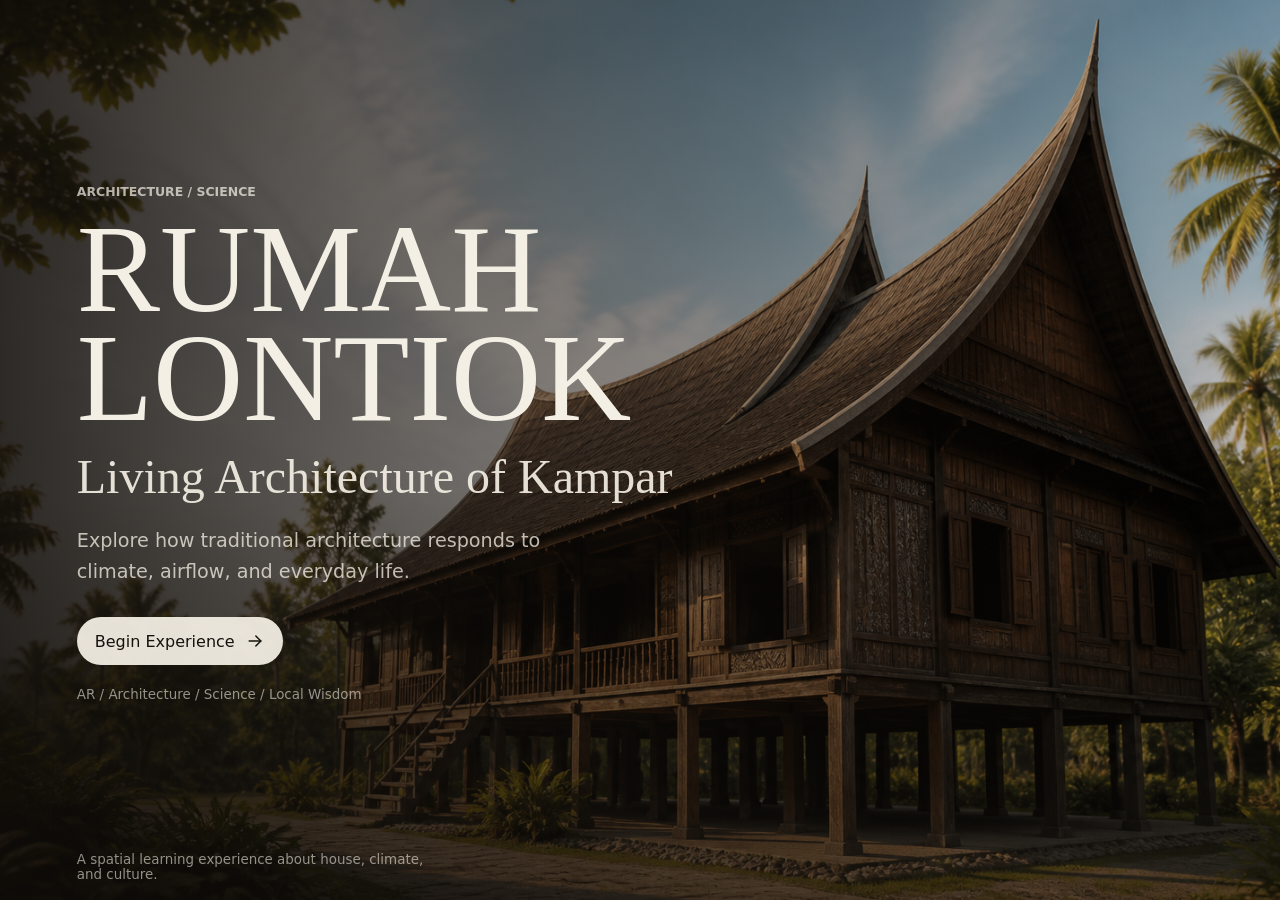
==== index.html @ 0aae6a0b "Initial commit Explore Lontiok" ====
<!doctype html>
<html lang="en">
  <head>
    <meta charset="UTF-8" />
    <meta name="viewport" content="width=device-width, initial-scale=1, viewport-fit=cover" />
    <meta
      name="description"
      content="Rumah Lontiok AR, a premium cultural learning prototype for architecture, airflow, and climate exploration."
    />
    <title>Rumah Lontiok AR</title>
    <link rel="preload" href="assets/rumah-lontiok-hero.png" as="image" />
    <link rel="stylesheet" href="src/styles.css" />
  </head>
  <body>
    <main id="app" class="app-shell">
      <video
        id="cameraFeed"
        class="camera-feed"
        autoplay
        muted
        playsinline
        aria-label="AR camera view"
      ></video>
      <div id="sceneMount" class="scene-mount" aria-label="Rumah Lontiok AR scene"></div>
      <div id="uiRoot" class="ui-root"></div>
    </main>
    <script type="module" src="src/main.js"></script>
  </body>
</html>
---- src/styles.css ----
:root {
  --ink: #15110d;
  --ink-soft: rgba(21, 17, 13, 0.72);
  --ivory: #f4efe4;
  --ivory-soft: rgba(244, 239, 228, 0.72);
  --wood: #b87943;
  --wood-dark: #5a3321;
  --leaf: #718463;
  --cyan: #79d8e2;
  --cool: #6daed0;
  --warm: #e29d57;
  --heat: #d7683c;
  --glass-dark: rgba(18, 15, 12, 0.48);
  --glass-strong: rgba(18, 15, 12, 0.68);
  --glass-light: rgba(255, 250, 240, 0.14);
  --line-light: rgba(255, 255, 255, 0.18);
  --line-warm: rgba(226, 157, 87, 0.36);
  --shadow: 0 24px 80px rgba(0, 0, 0, 0.32);
  --ease-out: cubic-bezier(0.22, 1, 0.36, 1);
  --ease-in-out: cubic-bezier(0.65, 0, 0.35, 1);
  --font-display: Georgia, "Times New Roman", serif;
  --font-body: Inter, ui-sans-serif, system-ui, -apple-system, BlinkMacSystemFont, "Segoe UI", sans-serif;
}

* {
  box-sizing: border-box;
  letter-spacing: 0;
}

html,
body {
  width: 100%;
  height: 100%;
  margin: 0;
  overflow: hidden;
  background: var(--ink);
  color: var(--ivory);
  font-family: var(--font-body);
}

button,
input {
  font: inherit;
}

button {
  min-width: 44px;
  min-height: 44px;
  border: 0;
  color: inherit;
  cursor: pointer;
  -webkit-tap-highlight-color: transparent;
}

button:focus-visible,
input:focus-visible {
  outline: 2px solid rgba(121, 216, 226, 0.85);
  outline-offset: 3px;
}

svg {
  width: 20px;
  height: 20px;
  fill: none;
  stroke: currentColor;
  stroke-width: 1.8;
  stroke-linecap: round;
  stroke-linejoin: round;
}

.app-shell,
.camera-feed,
.scene-mount,
.ui-root {
  position: fixed;
  inset: 0;
}

.app-shell {
  overflow: hidden;
  background: var(--ink);
}

.camera-feed {
  width: 100%;
  height: 100%;
  object-fit: cover;
  opacity: 0.86;
  transform: scale(1.01);
  background: #1b1814 url("../assets/rumah-lontiok-hero.png") center / cover no-repeat;
}

.camera-feed::after {
  content: "";
  position: absolute;
  inset: 0;
  background: rgba(0, 0, 0, 0.3);
}

.scene-mount {
  z-index: 1;
  pointer-events: none;
  opacity: 0;
  transform: scale(0.99);
  transition:
    opacity 700ms var(--ease-out),
    transform 900ms var(--ease-out);
}

.scene-mount.is-active {
  opacity: 1;
  transform: scale(1);
}

.scene-mount button {
  pointer-events: auto;
}

.ui-root {
  z-index: 2;
  pointer-events: none;
}

.ui-root button,
.ui-root input {
  pointer-events: auto;
}

.opening-screen {
  position: fixed;
  inset: 0;
  display: flex;
  align-items: center;
  padding: max(32px, env(safe-area-inset-top)) clamp(22px, 6vw, 88px)
    max(28px, env(safe-area-inset-bottom));
  overflow: hidden;
  isolation: isolate;
  background: #16120f;
}

.opening-screen::before {
  content: "";
  position: absolute;
  inset: 0;
  z-index: -2;
  background: url("../assets/rumah-lontiok-hero.png") center / cover no-repeat;
  transform: scale(1.02);
  animation: openingImage 1800ms var(--ease-out) both;
}

.opening-scrim {
  position: absolute;
  inset: 0;
  z-index: -1;
  background:
    linear-gradient(90deg, rgba(14, 11, 8, 0.86), rgba(14, 11, 8, 0.46) 44%, rgba(14, 11, 8, 0.06)),
    linear-gradient(0deg, rgba(14, 11, 8, 0.54), rgba(14, 11, 8, 0.08) 45%);
}

.opening-copy {
  width: min(620px, 100%);
  transform: translateY(-1vh);
}

.eyebrow,
.opening-copy .eyebrow {
  margin: 0 0 16px;
  color: rgba(244, 239, 228, 0.72);
  font-size: 0.78rem;
  font-weight: 600;
}

.opening-copy h1 {
  margin: 0;
  font-family: var(--font-display);
  font-size: clamp(3.4rem, 12vw, 7.8rem);
  line-height: 0.88;
  font-weight: 500;
}

.opening-copy h2 {
  margin: 18px 0 0;
  font-family: var(--font-display);
  font-size: clamp(1.45rem, 4vw, 3rem);
  line-height: 1.04;
  font-weight: 400;
  color: rgba(244, 239, 228, 0.92);
}

.opening-description {
  width: min(470px, 92vw);
  margin: 24px 0 0;
  color: rgba(244, 239, 228, 0.76);
  font-size: clamp(1rem, 2.6vw, 1.2rem);
  line-height: 1.6;
}

.opening-meta,
.opening-next {
  color: rgba(244, 239, 228, 0.58);
  font-size: 0.84rem;
}

.opening-meta {
  margin: 22px 0 0;
}

.opening-next {
  position: absolute;
  left: clamp(22px, 6vw, 88px);
  bottom: max(18px, env(safe-area-inset-bottom));
  width: min(360px, calc(100vw - 44px));
  margin: 0;
}

.primary-action,
.quiet-action {
  display: inline-flex;
  align-items: center;
  justify-content: center;
  gap: 10px;
  min-height: 48px;
  padding: 0 18px;
  border-radius: 999px;
  transition:
    transform 160ms var(--ease-out),
    background 220ms var(--ease-out),
    border-color 220ms var(--ease-out);
}

.primary-action {
  margin-top: 30px;
  background: rgba(244, 239, 228, 0.94);
  color: var(--ink);
}

.quiet-action {
  background: rgba(255, 255, 255, 0.08);
  border: 1px solid var(--line-light);
  color: var(--ivory);
}

.primary-action:active,
.quiet-action:active,
.utility-button:active,
.mode-dock button:active,
.journey-choice button:active {
  transform: scale(0.96);
}

.stagger {
  opacity: 0;
  transform: translateY(16px);
  animation: revealStagger 780ms var(--ease-out) both;
}

.stagger:nth-child(2) {
  animation-delay: 90ms;
}

.stagger:nth-child(3) {
  animation-delay: 170ms;
}

.stagger:nth-child(4) {
  animation-delay: 250ms;
}

.stagger:nth-child(5) {
  animation-delay: 330ms;
}

.stagger:nth-child(6) {
  animation-delay: 410ms;
}

.loading-screen,
.message-screen {
  position: fixed;
  inset: 0;
  display: grid;
  place-items: center;
  padding: 24px;
  background:
    linear-gradient(rgba(21, 17, 13, 0.78), rgba(21, 17, 13, 0.88)),
    url("../assets/rumah-lontiok-hero.png") center / cover no-repeat;
}

.loading-mark,
.message-copy {
  width: min(440px, 100%);
}

.loading-mark p {
  margin: 0 0 12px;
  color: rgba(244, 239, 228, 0.62);
  font-weight: 600;
}

.loading-mark h1,
.message-copy h1 {
  margin: 0;
  font-family: var(--font-display);
  font-size: clamp(2rem, 8vw, 3.8rem);
  line-height: 1;
  font-weight: 400;
}

.loading-line {
  height: 2px;
  margin: 34px 0 24px;
  overflow: hidden;
  background: rgba(244, 239, 228, 0.18);
}

.loading-line span {
  display: block;
  height: 100%;
  background: linear-gradient(90deg, var(--wood), var(--cyan));
  transition: width 420ms var(--ease-out);
}

.loading-mark ul {
  display: grid;
  gap: 12px;
  padding: 0;
  margin: 0;
  list-style: none;
}

.loading-mark li {
  display: flex;
  align-items: center;
  gap: 10px;
  color: rgba(244, 239, 228, 0.52);
  transition: color 240ms var(--ease-out);
}

.loading-mark li span {
  width: 7px;
  height: 7px;
  border-radius: 50%;
  border: 1px solid rgba(244, 239, 228, 0.38);
}

.loading-mark li.is-done {
  color: rgba(244, 239, 228, 0.9);
}

.loading-mark li.is-done span {
  background: var(--cyan);
  border-color: var(--cyan);
}

.message-copy {
  padding: 2px;
}

.message-copy > svg {
  width: 34px;
  height: 34px;
  margin-bottom: 20px;
  color: var(--cyan);
}

.message-copy p {
  color: rgba(244, 239, 228, 0.72);
  line-height: 1.6;
}

.message-actions,
.completion-actions,
.sheet-actions,
.guided-actions {
  display: flex;
  flex-wrap: wrap;
  gap: 10px;
}

.scan-overlay {
  position: fixed;
  inset: 0;
  display: grid;
  place-items: center;
  padding: max(22px, env(safe-area-inset-top)) 20px max(26px, env(safe-area-inset-bottom));
  background: rgba(10, 8, 6, 0.22);
}

.scan-copy {
  position: absolute;
  top: max(28px, env(safe-area-inset-top));
  left: 50%;
  width: min(440px, calc(100vw - 40px));
  transform: translateX(-50%);
  text-align: center;
  color: rgba(244, 239, 228, 0.8);
}

.scan-frame {
  position: relative;
  display: grid;
  place-items: center;
  width: min(68vw, 330px);
  aspect-ratio: 0.78;
  color: var(--ivory);
}

.corner {
  position: absolute;
  width: 46px;
  height: 46px;
  border-color: rgba(244, 239, 228, 0.78);
  border-style: solid;
}

.corner-a {
  top: 0;
  left: 0;
  border-width: 2px 0 0 2px;
}

.corner-b {
  top: 0;
  right: 0;
  border-width: 2px 2px 0 0;
}

.corner-c {
  bottom: 0;
  right: 0;
  border-width: 0 2px 2px 0;
}

.corner-d {
  bottom: 0;
  left: 0;
  border-width: 0 0 2px 2px;
}

.scan-line {
  position: absolute;
  left: 12%;
  right: 12%;
  top: 18%;
  height: 1px;
  background: linear-gradient(90deg, transparent, rgba(121, 216, 226, 0.9), transparent);
  box-shadow: 0 0 22px rgba(121, 216, 226, 0.34);
  animation: scanLine 2400ms var(--ease-in-out) infinite;
}

.scan-instruction {
  display: grid;
  place-items: center;
  gap: 8px;
  text-align: center;
}

.scan-instruction svg {
  width: 32px;
  height: 32px;
  color: var(--cyan);
}

.scan-instruction strong {
  font-family: var(--font-display);
  font-size: 1.5rem;
  font-weight: 400;
}

.scan-instruction span,
.scan-frame p {
  color: rgba(244, 239, 228, 0.68);
}

.scan-frame p {
  position: absolute;
  bottom: 18%;
  margin: 0;
}

.journey-choice {
  position: absolute;
  left: 50%;
  bottom: max(32px, calc(env(safe-area-inset-bottom) + 22px));
  display: flex;
  gap: 10px;
  width: min(420px, calc(100vw - 40px));
  transform: translateX(-50%);
}

.journey-choice button {
  flex: 1;
  display: grid;
  gap: 2px;
  min-height: 62px;
  padding: 10px 14px;
  border-radius: 20px;
  background: rgba(18, 15, 12, 0.46);
  border: 1px solid var(--line-light);
  color: var(--ivory);
  backdrop-filter: blur(16px);
  transition:
    transform 160ms var(--ease-out),
    background 260ms var(--ease-out);
}

.journey-choice span {
  color: rgba(244, 239, 228, 0.56);
  font-size: 0.8rem;
}

.topbar {
  position: fixed;
  top: max(14px, env(safe-area-inset-top));
  left: 14px;
  right: 14px;
  z-index: 6;
  display: flex;
  align-items: flex-start;
  justify-content: space-between;
  gap: 12px;
  pointer-events: none;
}

.brand-surface,
.utility-button,
.more-menu,
.mode-brief,
.mode-panel,
.guided-panel,
.bottom-sheet,
.mode-dock,
.target-confirmation,
.lost-banner {
  background: var(--glass-dark);
  border: 1px solid var(--line-light);
  box-shadow: var(--shadow);
  backdrop-filter: blur(18px);
}

.brand-surface {
  display: grid;
  gap: 2px;
  min-height: 56px;
  padding: 9px 14px;
  border-radius: 18px;
}

.brand-surface strong {
  font-family: var(--font-display);
  font-size: 1.06rem;
  font-weight: 400;
}

.brand-surface span {
  color: rgba(244, 239, 228, 0.58);
  font-size: 0.78rem;
}

.utility-cluster {
  display: flex;
  gap: 8px;
  pointer-events: auto;
}

.utility-button {
  display: inline-flex;
  align-items: center;
  justify-content: center;
  gap: 6px;
  min-width: 48px;
  min-height: 48px;
  padding: 0 12px;
  border-radius: 16px;
  color: var(--ivory);
  transition:
    transform 160ms var(--ease-out),
    background 220ms var(--ease-out);
}

.utility-button span {
  font-size: 0.78rem;
  font-weight: 700;
}

.more-menu {
  position: absolute;
  top: 58px;
  right: 0;
  display: grid;
  gap: 4px;
  width: min(250px, calc(100vw - 28px));
  padding: 8px;
  border-radius: 18px;
  pointer-events: auto;
  animation: menuIn 220ms var(--ease-out) both;
}

.more-menu button {
  display: flex;
  align-items: center;
  gap: 10px;
  justify-content: flex-start;
  width: 100%;
  padding: 8px 10px;
  border-radius: 12px;
  background: transparent;
  color: rgba(244, 239, 228, 0.82);
}

.target-confirmation {
  position: fixed;
  top: max(88px, calc(env(safe-area-inset-top) + 76px));
  left: 50%;
  z-index: 7;
  display: inline-flex;
  align-items: center;
  gap: 8px;
  min-height: 42px;
  padding: 0 14px;
  border-radius: 999px;
  transform: translateX(-50%);
  animation: confirmationIn 1450ms var(--ease-out) both;
}

.target-confirmation svg {
  color: var(--cyan);
}

.lost-banner {
  position: fixed;
  top: max(84px, calc(env(safe-area-inset-top) + 74px));
  left: 50%;
  z-index: 7;
  display: flex;
  align-items: center;
  gap: 12px;
  width: min(440px, calc(100vw - 28px));
  padding: 12px;
  border-radius: 18px;
  transform: translateX(-50%);
  animation: sheetIn 320ms var(--ease-out) both;
}

.lost-banner div {
  display: grid;
  gap: 3px;
  flex: 1;
}

.lost-banner span {
  color: rgba(244, 239, 228, 0.62);
  font-size: 0.84rem;
}

.lost-banner button {
  min-height: 38px;
  padding: 0 12px;
  border-radius: 999px;
  background: rgba(244, 239, 228, 0.12);
}

.mode-brief {
  position: fixed;
  top: max(92px, calc(env(safe-area-inset-top) + 82px));
  left: 16px;
  z-index: 4;
  width: min(310px, calc(100vw - 32px));
  padding: 14px;
  border-radius: 18px;
  animation: softIn 320ms var(--ease-out) both;
}

.mode-brief span,
.panel-header span,
.air-intro span {
  display: block;
  margin-bottom: 6px;
  color: rgba(244, 239, 228, 0.58);
  font-size: 0.76rem;
  font-weight: 700;
}

.mode-brief p {
  margin: 0;
  font-family: var(--font-display);
  font-size: 1.35rem;
  line-height: 1.12;
}

.mode-panel {
  position: fixed;
  left: 50%;
  bottom: max(104px, calc(env(safe-area-inset-bottom) + 92px));
  z-index: 5;
  width: min(430px, calc(100vw - 28px));
  padding: 14px;
  border-radius: 22px;
  transform: translateX(-50%);
  animation: sheetIn 340ms var(--ease-out) both;
}

.assembly-slider {
  display: grid;
  grid-template-columns: auto 1fr auto;
  gap: 10px;
  align-items: center;
  color: rgba(244, 239, 228, 0.64);
  font-size: 0.78rem;
}

.assembly-slider input {
  width: 100%;
  accent-color: var(--wood);
}

.air-intro h2 {
  margin: 0 0 14px;
  font-family: var(--font-display);
  font-size: 1.55rem;
  line-height: 1.06;
  font-weight: 400;
}

.air-stage {
  display: flex;
  align-items: flex-start;
  gap: 12px;
}

.air-stage span {
  display: grid;
  place-items: center;
  width: 40px;
  height: 40px;
  flex: 0 0 auto;
  border-radius: 50%;
  background: rgba(121, 216, 226, 0.16);
  color: var(--cyan);
  font-weight: 700;
}

.air-stage strong {
  padding-top: 5px;
  font-family: var(--font-display);
  font-size: 1.22rem;
  font-weight: 400;
  line-height: 1.2;
}

.air-timeline {
  display: grid;
  grid-template-columns: repeat(3, 1fr);
  gap: 8px;
  margin: 16px 0 0;
}

.air-timeline span {
  position: relative;
  color: rgba(244, 239, 228, 0.48);
  font-size: 0.74rem;
}

.air-timeline span::after {
  content: "";
  display: block;
  height: 2px;
  margin-top: 7px;
  background: rgba(244, 239, 228, 0.16);
}

.air-timeline span.is-active {
  color: var(--cyan);
}

.air-timeline span.is-active::after {
  background: var(--cyan);
}

.caption {
  margin: 12px 0 0;
  color: rgba(244, 239, 228, 0.5);
  font-size: 0.76rem;
}

.thermal-legend {
  display: grid;
  grid-template-columns: auto 1fr auto;
  gap: 10px;
  align-items: center;
  font-size: 0.72rem;
  color: rgba(244, 239, 228, 0.62);
}

.thermal-legend div {
  height: 7px;
  overflow: hidden;
  border-radius: 999px;
  background: linear-gradient(90deg, #5ab5db, #d7cf79, #da7044);
}

.thermal-legend i {
  display: block;
  width: 100%;
  height: 100%;
  box-shadow: inset 0 0 0 1px rgba(255, 255, 255, 0.22);
}

.thermal-note {
  margin-top: 14px;
}

.thermal-note p {
  margin: 4px 0 0;
  color: rgba(244, 239, 228, 0.68);
  line-height: 1.45;
}

.guided-panel {
  position: fixed;
  right: 14px;
  bottom: max(188px, calc(env(safe-area-inset-bottom) + 176px));
  z-index: 5;
  width: min(360px, calc(100vw - 28px));
  padding: 16px;
  border-radius: 22px;
  animation: softIn 360ms var(--ease-out) both;
}

.guided-panel > span {
  color: rgba(244, 239, 228, 0.58);
  font-size: 0.78rem;
  font-weight: 700;
}

.guided-panel h2 {
  margin: 8px 0 6px;
  font-family: var(--font-display);
  font-size: 1.45rem;
  line-height: 1.08;
  font-weight: 400;
}

.guided-panel p {
  margin: 0 0 14px;
  color: rgba(244, 239, 228, 0.68);
  line-height: 1.45;
}

.guided-actions {
  justify-content: space-between;
}

.guided-actions button,
.sheet-actions button {
  display: inline-flex;
  align-items: center;
  gap: 8px;
  min-height: 42px;
  padding: 0 12px;
  border-radius: 999px;
  background: rgba(255, 255, 255, 0.08);
  color: var(--ivory);
}

.guided-actions button:disabled {
  opacity: 0.38;
  cursor: not-allowed;
}

.bottom-sheet {
  position: fixed;
  left: 50%;
  bottom: max(92px, calc(env(safe-area-inset-bottom) + 80px));
  z-index: 8;
  width: min(520px, 100vw);
  max-width: calc(100vw - 16px);
  padding: 22px 18px 18px;
  border-radius: 28px 28px 20px 20px;
  transform: translateX(-50%);
  animation: sheetIn 380ms var(--ease-out) both;
}

.bottom-sheet::before {
  content: "";
  position: absolute;
  top: 9px;
  left: 50%;
  width: 42px;
  height: 4px;
  border-radius: 999px;
  background: rgba(244, 239, 228, 0.28);
  transform: translateX(-50%);
}

.sheet-close {
  position: absolute;
  top: 10px;
  right: 10px;
  border-radius: 50%;
  background: transparent;
  color: rgba(244, 239, 228, 0.72);
}

.bottom-sheet h2 {
  margin: 0 42px 10px 0;
  font-family: var(--font-display);
  font-size: clamp(1.55rem, 6vw, 2.2rem);
  line-height: 1.06;
  font-weight: 400;
}

.bottom-sheet p:not(.eyebrow) {
  margin: 0 0 16px;
  color: rgba(244, 239, 228, 0.72);
  line-height: 1.55;
}

.narration-progress {
  display: grid;
  gap: 7px;
  margin: 0 0 14px;
}

.narration-progress span {
  color: rgba(244, 239, 228, 0.58);
  font-size: 0.78rem;
}

.waveform {
  display: flex;
  align-items: center;
  gap: 3px;
  height: 24px;
  overflow: hidden;
}

.waveform i {
  width: 3px;
  height: var(--h);
  border-radius: 999px;
  background: linear-gradient(180deg, var(--cyan), rgba(121, 216, 226, 0.16));
  opacity: 0.72;
  animation: wave 900ms var(--ease-in-out) infinite;
}

.mode-dock {
  position: fixed;
  left: 50%;
  bottom: max(14px, env(safe-area-inset-bottom));
  z-index: 7;
  width: min(390px, calc(100vw - 24px));
  padding: 8px;
  border-radius: 26px;
  transform: translateX(-50%);
}

.dock-current {
  display: block;
  margin: 0 0 5px;
  text-align: center;
  color: rgba(244, 239, 228, 0.72);
  font-family: var(--font-display);
  font-size: 1rem;
}

.mode-dock > div {
  display: grid;
  grid-template-columns: repeat(4, 1fr);
  gap: 4px;
}

.mode-dock button {
  display: grid;
  place-items: center;
  gap: 3px;
  min-height: 58px;
  padding: 5px 4px;
  border-radius: 20px;
  background: transparent;
  color: rgba(244, 239, 228, 0.58);
  transition:
    transform 160ms var(--ease-out),
    color 220ms var(--ease-out),
    background 240ms var(--ease-out);
}

.mode-dock button span {
  max-width: 100%;
  overflow: hidden;
  text-overflow: ellipsis;
  white-space: nowrap;
  font-size: 0.7rem;
}

.mode-dock button.is-active {
  background: rgba(244, 239, 228, 0.16);
  color: var(--ivory);
}

.completion-overlay {
  position: fixed;
  inset: 0;
  z-index: 5;
  display: flex;
  align-items: center;
  padding: 24px;
  background: linear-gradient(90deg, rgba(14, 11, 8, 0.76), rgba(14, 11, 8, 0.24));
}

.completion-copy {
  width: min(520px, 100%);
  margin-left: clamp(0px, 7vw, 80px);
}

.completion-copy h1 {
  margin: 0 0 16px;
  font-family: var(--font-display);
  font-size: clamp(2.6rem, 10vw, 5.8rem);
  line-height: 0.96;
  font-weight: 400;
}

.completion-copy p:not(.eyebrow) {
  color: rgba(244, 239, 228, 0.74);
  line-height: 1.65;
}

.ar-depth {
  position: absolute;
  inset: 0;
  perspective: 900px;
  pointer-events: none;
}

.tracking-plane {
  position: absolute;
  left: 50%;
  top: 53%;
  width: min(62vw, 470px);
  aspect-ratio: 1.1;
  border-radius: 50%;
  background: radial-gradient(circle, rgba(244, 239, 228, 0.12), transparent 62%);
  opacity: 0;
  transform: translate(-50%, -50%);
  transition: opacity 700ms var(--ease-out);
}

.target-found .tracking-plane {
  opacity: 1;
}

.model-shadow {
  position: absolute;
  left: 50%;
  top: 72%;
  width: min(58vw, 430px);
  height: 46px;
  border-radius: 50%;
  background: radial-gradient(ellipse, rgba(0, 0, 0, 0.36), transparent 68%);
  opacity: 0;
  transform: translateX(-50%);
  transition: opacity 900ms var(--ease-out);
}

.target-found .model-shadow {
  opacity: 1;
}

.house-model {
  position: absolute;
  left: 50%;
  top: 52%;
  width: min(72vw, 520px);
  aspect-ratio: 1.24;
  opacity: 0;
  transform: translate(-50%, -50%) scale(0.85);
  transform-style: preserve-3d;
  filter: drop-shadow(0 24px 34px rgba(0, 0, 0, 0.36));
  transition:
    opacity 900ms var(--ease-out),
    transform 1100ms var(--ease-out),
    filter 700ms var(--ease-out);
}

.target-found .house-model {
  opacity: 1;
  transform: translate(-50%, -50%) scale(1);
}

.mode-air .house-model {
  opacity: 0.78;
  filter: saturate(0.75) drop-shadow(0 24px 34px rgba(0, 0, 0, 0.36));
}

.house-part {
  position: absolute;
  transform: translate3d(0, 0, 0);
  transition:
    transform 880ms var(--ease-out),
    opacity 620ms var(--ease-out),
    filter 620ms var(--ease-out);
  transition-delay: 0ms;
}

.mode-structure .house-part {
  transform: translate3d(var(--part-x), var(--part-y), 0);
  transition-delay: var(--part-delay);
}

.roof {
  left: 7%;
  top: 3%;
  width: 86%;
  height: 43%;
  z-index: 4;
}

.roof-plane {
  position: absolute;
  inset: 0;
  background:
    repeating-linear-gradient(108deg, rgba(255, 255, 255, 0.08) 0 2px, transparent 2px 9px),
    linear-gradient(138deg, #7a4a2d, #3f2518 64%, #21130f);
  clip-path: polygon(5% 82%, 49% 8%, 96% 82%, 81% 94%, 50% 35%, 18% 94%);
  box-shadow: inset 0 -18px 26px rgba(0, 0, 0, 0.22);
}

.roof-plane-b {
  opacity: 0.72;
  transform: translate(3%, 6%) scale(0.94);
  filter: brightness(0.82);
}

.roof-ridge {
  position: absolute;
  left: 46%;
  top: 8%;
  width: 8%;
  height: 88%;
  border-radius: 60% 60% 18% 18%;
  background: linear-gradient(#d0a06d, #59301f);
  transform: rotate(-3deg);
}

.wall {
  top: 38%;
  height: 27%;
  background:
    repeating-linear-gradient(90deg, rgba(255, 255, 255, 0.06) 0 1px, transparent 1px 18px),
    linear-gradient(160deg, #875430, #4c2a1d);
  box-shadow:
    inset 0 0 0 1px rgba(255, 255, 255, 0.08),
    inset 0 -18px 26px rgba(0, 0, 0, 0.18);
}

.front-wall {
  left: 17%;
  width: 48%;
  z-index: 3;
  clip-path: polygon(0 5%, 100% 0, 94% 100%, 4% 96%);
}

.side-walls {
  left: 58%;
  width: 27%;
  z-index: 2;
  filter: brightness(0.78);
  clip-path: polygon(0 0, 100% 16%, 92% 100%, 0 100%);
}

.window,
.door,
.timber-line {
  position: absolute;
  display: block;
}

.window {
  top: 28%;
  width: 13%;
  height: 36%;
  background: linear-gradient(180deg, rgba(12, 8, 5, 0.9), rgba(24, 16, 10, 0.8));
  border: 2px solid rgba(194, 126, 68, 0.6);
}

.window-a {
  left: 14%;
}

.window-b {
  left: 36%;
}

.window-c {
  left: 42%;
  width: 28%;
}

.door {
  left: 65%;
  top: 22%;
  width: 16%;
  height: 66%;
  border: 2px solid rgba(194, 126, 68, 0.64);
  background: rgba(24, 16, 10, 0.62);
}

.timber-line {
  left: 6%;
  right: 8%;
  height: 1px;
  background: rgba(255, 255, 255, 0.12);
}

.line-a {
  top: 20%;
}

.line-b,
.line-c {
  bottom: 18%;
}

.floor {
  left: 14%;
  top: 63%;
  width: 72%;
  height: 10%;
  z-index: 3;
  background: linear-gradient(180deg, #a96b3b, #5c321f);
  clip-path: polygon(4% 0, 100% 8%, 94% 100%, 0 88%);
}

.floor-beam {
  position: absolute;
  left: 5%;
  right: 5%;
  height: 2px;
  background: rgba(255, 255, 255, 0.12);
}

.beam-a {
  top: 28%;
}

.beam-b {
  top: 65%;
}

.foundation {
  left: 18%;
  top: 70%;
  width: 66%;
  height: 27%;
  z-index: 1;
}

.post {
  position: absolute;
  top: 0;
  width: 7%;
  height: 100%;
  background: linear-gradient(90deg, #4d2a1a, #9d653c, #3c2116);
  transform: skewX(-3deg);
}

.post-a {
  left: 8%;
}

.post-b {
  left: 33%;
}

.post-c {
  left: 58%;
}

.post-d {
  left: 83%;
}

.thermal-overlay {
  position: absolute;
  inset: 8% 8% 18%;
  z-index: 5;
  border-radius: 26% 26% 10% 10%;
  background:
    radial-gradient(circle at 58% 20%, rgba(215, 104, 60, 0.72), transparent 30%),
    radial-gradient(circle at 44% 55%, rgba(109, 174, 208, 0.62), transparent 38%),
    linear-gradient(145deg, rgba(90, 181, 219, 0.52), rgba(215, 207, 121, 0.38), rgba(218, 112, 68, 0.5));
  mix-blend-mode: screen;
  opacity: 0;
  transition: opacity 900ms var(--ease-in-out);
  pointer-events: none;
}

.thermal-on .thermal-overlay {
  opacity: 0.62;
}

.hotspot {
  position: absolute;
  left: var(--x);
  top: var(--y);
  z-index: 6;
  width: 34px;
  height: 34px;
  padding: 0;
  border-radius: 50%;
  background: transparent;
  transform: translate(-50%, -50%);
}

.hotspot span {
  position: absolute;
  left: 50%;
  top: 50%;
  width: 10px;
  height: 10px;
  border-radius: 50%;
  background: var(--ivory);
  box-shadow: 0 0 0 5px rgba(244, 239, 228, 0.1);
  transform: translate(-50%, -50%);
}

.hotspot::before {
  content: "";
  position: absolute;
  inset: 5px;
  border-radius: 50%;
  border: 1px solid rgba(244, 239, 228, 0.56);
  animation: hotspotPulse 1800ms var(--ease-in-out) infinite;
}

.hotspot.is-selected span {
  background: var(--cyan);
  box-shadow: 0 0 0 6px rgba(121, 216, 226, 0.16);
}

.climate-hotspot span {
  background: #f0b46f;
}

.hotspot-callout {
  position: absolute;
  left: calc(var(--x) + 18px);
  top: calc(var(--y) - 20px);
  z-index: 7;
  display: grid;
  gap: 4px;
  min-width: 178px;
  padding: 10px 12px;
  border-radius: 16px;
  background: var(--glass-strong);
  border: 1px solid var(--line-light);
  box-shadow: var(--shadow);
  backdrop-filter: blur(16px);
  pointer-events: auto;
  animation: calloutIn 220ms var(--ease-out) both;
}

.hotspot-callout span {
  color: rgba(244, 239, 228, 0.58);
  font-size: 0.72rem;
}

.hotspot-callout strong {
  font-family: var(--font-display);
  font-size: 1.08rem;
  font-weight: 400;
}

.hotspot-callout button {
  justify-self: start;
  min-height: 32px;
  padding: 0;
  background: transparent;
  color: var(--cyan);
}

.structure-label {
  position: absolute;
  left: var(--x);
  top: var(--y);
  z-index: 7;
  min-height: 34px;
  padding: 0 10px;
  border-radius: 999px;
  background: rgba(18, 15, 12, 0.52);
  border: 1px solid rgba(255, 255, 255, 0.15);
  color: rgba(244, 239, 228, 0.82);
  font-size: 0.72rem;
  transform: translate(-50%, -50%);
  backdrop-filter: blur(12px);
  animation: calloutIn 280ms var(--ease-out) both;
}

.structure-label.is-selected {
  color: var(--ink);
  background: rgba(244, 239, 228, 0.88);
}

.airflow-field {
  position: absolute;
  inset: 24% 16% 30%;
  z-index: 6;
  pointer-events: none;
}

.air-particle {
  position: absolute;
  left: 6%;
  top: 54%;
  width: var(--size);
  height: var(--size);
  border-radius: 50%;
  background: rgba(121, 216, 226, 0.88);
  box-shadow: 0 0 14px rgba(121, 216, 226, 0.46);
  opacity: 0;
  animation-duration: 3.2s;
  animation-delay: var(--delay);
  animation-timing-function: var(--ease-in-out);
  animation-iteration-count: infinite;
}

.path-0 {
  animation-name: flowA;
}

.path-1 {
  top: 42%;
  animation-name: flowB;
}

.path-2 {
  top: 62%;
  animation-name: flowC;
}

@keyframes revealStagger {
  to {
    opacity: 1;
    transform: translateY(0);
  }
}

@keyframes openingImage {
  from {
    transform: scale(1.06);
    filter: saturate(0.86);
  }
  to {
    transform: scale(1.02);
    filter: saturate(1);
  }
}

@keyframes scanLine {
  0%,
  100% {
    transform: translateY(0);
    opacity: 0.25;
  }
  45%,
  55% {
    opacity: 0.85;
  }
  50% {
    transform: translateY(190px);
  }
}

@keyframes menuIn {
  from {
    opacity: 0;
    transform: translateY(-6px);
  }
  to {
    opacity: 1;
    transform: translateY(0);
  }
}

@keyframes confirmationIn {
  0% {
    opacity: 0;
    transform: translate(-50%, -8px) scale(0.96);
  }
  18%,
  78% {
    opacity: 1;
    transform: translate(-50%, 0) scale(1);
  }
  100% {
    opacity: 0;
    transform: translate(-50%, -6px) scale(0.98);
  }
}

@keyframes sheetIn {
  from {
    opacity: 0;
    transform: translate(-50%, 16px);
  }
  to {
    opacity: 1;
    transform: translate(-50%, 0);
  }
}

@keyframes softIn {
  from {
    opacity: 0;
    transform: translateY(8px);
  }
  to {
    opacity: 1;
    transform: translateY(0);
  }
}

@keyframes calloutIn {
  from {
    opacity: 0;
    transform: translate(-50%, calc(-50% + 8px)) scale(0.96);
  }
  to {
    opacity: 1;
    transform: translate(-50%, -50%) scale(1);
  }
}

@keyframes hotspotPulse {
  0%,
  100% {
    opacity: 0.35;
    transform: scale(0.9);
  }
  50% {
    opacity: 0.8;
    transform: scale(1.2);
  }
}

@keyframes flowA {
  0% {
    opacity: 0;
    transform: translate3d(0, 0, 0) scale(0.65);
  }
  18% {
    opacity: 0.8;
  }
  100% {
    opacity: 0;
    transform: translate3d(48vmin, -3vmin, 0) scale(1);
  }
}

@keyframes flowB {
  0% {
    opacity: 0;
    transform: translate3d(2vmin, 1vmin, 0) scale(0.65);
  }
  18% {
    opacity: 0.72;
  }
  100% {
    opacity: 0;
    transform: translate3d(42vmin, 6vmin, 0) scale(1);
  }
}

@keyframes flowC {
  0% {
    opacity: 0;
    transform: translate3d(4vmin, -1vmin, 0) scale(0.65);
  }
  18% {
    opacity: 0.68;
  }
  100% {
    opacity: 0;
    transform: translate3d(45vmin, -9vmin, 0) scale(1);
  }
}

@keyframes wave {
  0%,
  100% {
    transform: scaleY(0.72);
  }
  50% {
    transform: scaleY(1);
  }
}

@media (max-width: 360px) {
  .opening-copy h1 {
    font-size: 3rem;
  }

  .utility-button {
    min-width: 44px;
    padding: 0 9px;
  }

  .mode-dock {
    width: calc(100vw - 16px);
  }

  .mode-dock button span {
    font-size: 0.64rem;
  }

  .journey-choice {
    flex-direction: column;
  }
}

@media (orientation: landscape) and (max-height: 560px) {
  .opening-screen {
    align-items: flex-end;
  }

  .opening-copy {
    width: min(560px, 56vw);
  }

  .opening-copy h1 {
    font-size: clamp(2.8rem, 8vw, 5.6rem);
  }

  .house-model {
    left: 38%;
    top: 54%;
    width: min(54vw, 500px);
  }

  .tracking-plane,
  .model-shadow {
    left: 38%;
  }

  .mode-panel,
  .guided-panel {
    left: auto;
    right: max(14px, env(safe-area-inset-right));
    bottom: 86px;
    width: min(31vw, 340px);
    transform: none;
    animation-name: softIn;
  }

  .mode-brief {
    left: auto;
    right: max(14px, env(safe-area-inset-right));
    width: min(31vw, 330px);
  }

  .mode-dock {
    left: auto;
    right: max(14px, env(safe-area-inset-right));
    bottom: max(12px, env(safe-area-inset-bottom));
    width: min(31vw, 340px);
    transform: none;
  }

  .bottom-sheet {
    left: auto;
    right: max(14px, env(safe-area-inset-right));
    bottom: 86px;
    width: min(34vw, 390px);
    transform: none;
    animation-name: softIn;
  }

  .completion-copy {
    margin-left: 5vw;
    width: min(470px, 46vw);
  }
}

@media (prefers-reduced-motion: reduce) {
  *,
  *::before,
  *::after {
    scroll-behavior: auto !important;
    animation-duration: 1ms !important;
    animation-iteration-count: 1 !important;
    transition-duration: 1ms !important;
  }
}
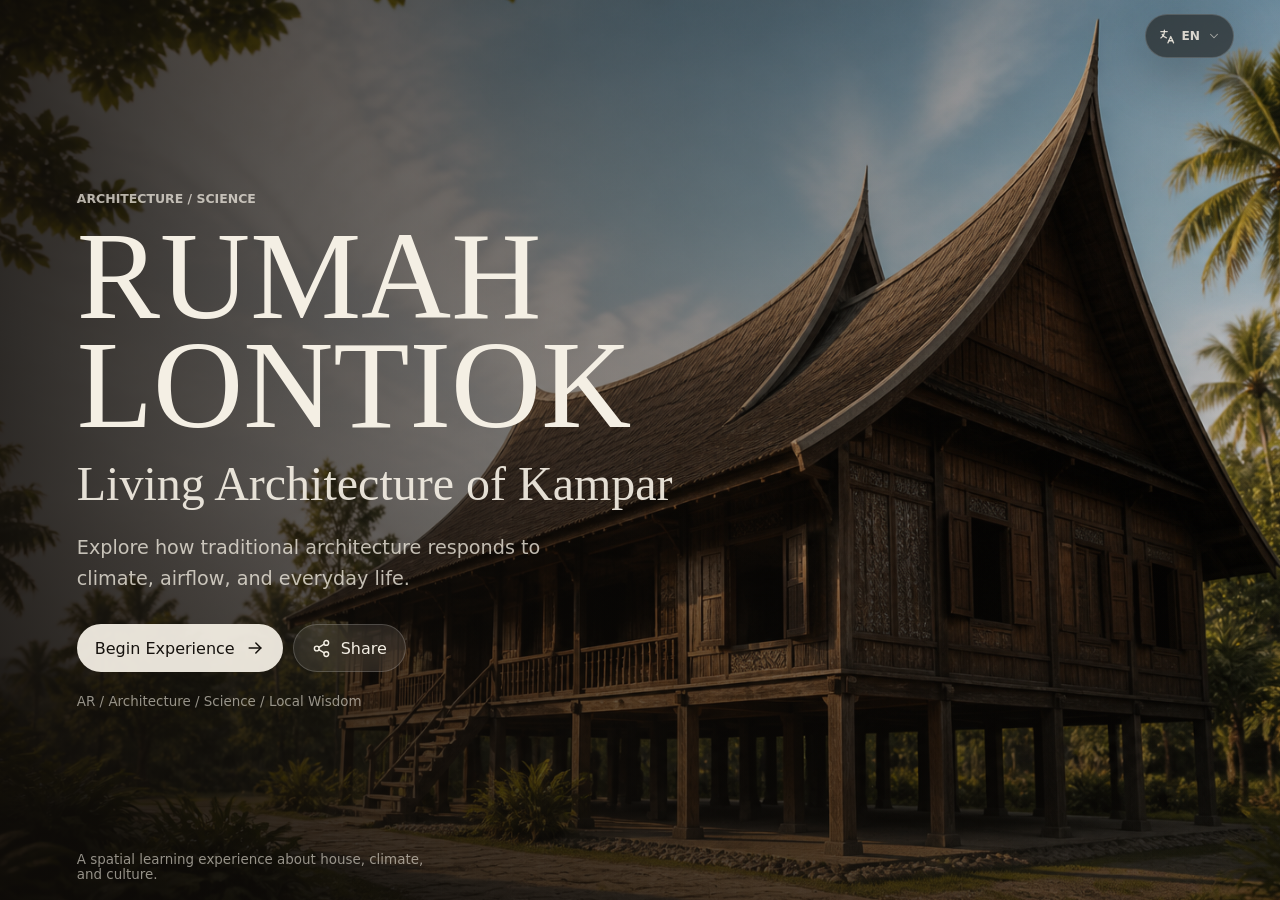
==== commit 59523ca6: "Add randomized quiz bank and fix quiz/chrome layout Quiz bank - New src/quiz-bank.js: 68 bilingual (" ====
--- a/index.html
+++ b/index.html
@@ -7,7 +7,27 @@
       name="description"
       content="Rumah Lontiok AR, a premium cultural learning prototype for architecture, airflow, and climate exploration."
     />
+    <meta property="og:type" content="website" />
+    <meta property="og:url" content="/" />
+    <meta property="og:site_name" content="Rumah Lontiok AR" />
+    <meta property="og:title" content="Belajar Rumah Lontiok AR" />
+    <meta
+      property="og:description"
+      content="Ayo belajar Rumah Lontiok melalui pengalaman AR interaktif tentang arsitektur, aliran udara, iklim, dan kearifan lokal Kampar."
+    />
+    <meta property="og:image" content="assets/rumah-lontiok-hero.png" />
+    <meta property="og:image:alt" content="Visual Rumah Lontiok untuk pengalaman belajar AR" />
+    <meta property="og:image:width" content="1200" />
+    <meta property="og:image:height" content="630" />
+    <meta name="twitter:card" content="summary_large_image" />
+    <meta name="twitter:title" content="Belajar Rumah Lontiok AR" />
+    <meta
+      name="twitter:description"
+      content="Ayo belajar Rumah Lontiok melalui pengalaman AR interaktif tentang arsitektur, aliran udara, iklim, dan kearifan lokal Kampar."
+    />
+    <meta name="twitter:image" content="assets/rumah-lontiok-hero.png" />
     <title>Rumah Lontiok AR</title>
+    <link rel="canonical" href="/" />
     <link rel="preload" href="assets/rumah-lontiok-hero.png" as="image" />
     <link rel="stylesheet" href="src/styles.css" />
   </head>
--- a/src/styles.css
+++ b/src/styles.css
@@ -13,9 +13,15 @@
   --glass-dark: rgba(18, 15, 12, 0.48);
   --glass-strong: rgba(18, 15, 12, 0.68);
   --glass-light: rgba(255, 250, 240, 0.14);
+  --panel-bg: rgba(24, 21, 18, 0.58);
+  --panel-bg-strong: rgba(24, 21, 18, 0.76);
+  --panel-line: rgba(255, 255, 255, 0.16);
+  --panel-radius: 22px;
+  --panel-blur: 20px;
   --line-light: rgba(255, 255, 255, 0.18);
   --line-warm: rgba(226, 157, 87, 0.36);
   --shadow: 0 24px 80px rgba(0, 0, 0, 0.32);
+  --shadow-soft: 0 18px 52px rgba(0, 0, 0, 0.26);
   --ease-out: cubic-bezier(0.22, 1, 0.36, 1);
   --ease-in-out: cubic-bezier(0.65, 0, 0.35, 1);
   --font-display: Georgia, "Times New Roman", serif;
@@ -31,6 +37,7 @@
 body {
   width: 100%;
   height: 100%;
+  min-width: 320px;
   margin: 0;
   overflow: hidden;
   background: var(--ink);
@@ -50,6 +57,11 @@
   color: inherit;
   cursor: pointer;
   -webkit-tap-highlight-color: transparent;
+}
+
+button:disabled {
+  opacity: 0.42;
+  cursor: not-allowed;
 }
 
 button:focus-visible,
@@ -122,7 +134,8 @@
 }
 
 .ui-root button,
-.ui-root input {
+.ui-root input,
+.ui-root a {
   pointer-events: auto;
 }
 
@@ -133,7 +146,8 @@
   align-items: center;
   padding: max(32px, env(safe-area-inset-top)) clamp(22px, 6vw, 88px)
     max(28px, env(safe-area-inset-bottom));
-  overflow: hidden;
+  overflow-x: hidden;
+  overflow-y: auto;
   isolation: isolate;
   background: #16120f;
 }
@@ -160,6 +174,7 @@
 .opening-copy {
   width: min(620px, 100%);
   transform: translateY(-1vh);
+  padding: 72px 0 58px;
 }
 
 .eyebrow,
@@ -195,6 +210,30 @@
   line-height: 1.6;
 }
 
+.opening-actions {
+  display: flex;
+  flex-wrap: wrap;
+  align-items: center;
+  gap: 10px;
+  width: min(470px, 100%);
+  margin-top: 30px;
+}
+
+.opening-actions .primary-action,
+.opening-actions .quiet-action {
+  margin-top: 0;
+}
+
+.opening-share-action {
+  background: rgba(18, 15, 12, 0.42);
+  backdrop-filter: blur(16px);
+}
+
+.opening-share-action svg {
+  width: 19px;
+  height: 19px;
+}
+
 .opening-meta,
 .opening-next {
   color: rgba(244, 239, 228, 0.58);
@@ -211,6 +250,542 @@
   bottom: max(18px, env(safe-area-inset-bottom));
   width: min(360px, calc(100vw - 44px));
   margin: 0;
+}
+
+.language-selector {
+  position: relative;
+  display: inline-flex;
+  align-items: center;
+  min-height: 44px;
+  padding: 0;
+  border: 0;
+  background: transparent;
+  color: rgba(244, 239, 228, 0.78);
+  box-shadow: none;
+  backdrop-filter: none;
+  pointer-events: auto;
+}
+
+.language-trigger {
+  display: inline-flex;
+  align-items: center;
+  justify-content: center;
+  gap: 7px;
+  min-height: 44px;
+  padding: 0 12px;
+  border-radius: 999px;
+  background: var(--panel-bg);
+  border: 1px solid var(--panel-line);
+  color: rgba(244, 239, 228, 0.86);
+  box-shadow: var(--shadow-soft);
+  backdrop-filter: blur(var(--panel-blur));
+  font-size: 0.76rem;
+  font-weight: 800;
+}
+
+.language-trigger svg {
+  width: 17px;
+  height: 17px;
+}
+
+.language-trigger svg:last-child {
+  width: 14px;
+  height: 14px;
+  opacity: 0.68;
+  transition: transform 180ms var(--ease-out);
+}
+
+.language-selector.is-open .language-trigger svg:last-child {
+  transform: rotate(180deg);
+}
+
+.language-options {
+  position: absolute;
+  top: calc(100% + 8px);
+  right: 0;
+  z-index: 12;
+  display: none;
+  min-width: 132px;
+  padding: 6px;
+  border-radius: 16px;
+  background: var(--panel-bg-strong);
+  border: 1px solid var(--panel-line);
+  box-shadow: var(--shadow-soft);
+  backdrop-filter: blur(var(--panel-blur));
+}
+
+.language-selector.is-open .language-options {
+  display: grid;
+  gap: 4px;
+}
+
+.language-choice {
+  justify-content: flex-start;
+  width: 100%;
+  min-width: 0;
+  min-height: 36px;
+  padding: 0 10px;
+  border-radius: 12px;
+  background: transparent;
+  color: rgba(244, 239, 228, 0.62);
+  font-size: 0.72rem;
+  font-weight: 750;
+  transition:
+    transform 160ms var(--ease-out),
+    background 220ms var(--ease-out),
+    color 220ms var(--ease-out);
+}
+
+.language-trigger:active,
+.language-choice:active {
+  transform: scale(0.94);
+}
+
+.language-choice.is-active {
+  background: rgba(244, 239, 228, 0.18);
+  color: var(--ivory);
+}
+
+.language-selector-opening,
+.language-selector-floating {
+  position: fixed;
+  top: max(14px, env(safe-area-inset-top));
+  right: clamp(14px, 4vw, 46px);
+  z-index: 5;
+}
+
+.language-selector-topbar {
+  min-height: 44px;
+}
+
+.share-overlay {
+  position: fixed;
+  inset: 0;
+  z-index: 30;
+}
+
+.share-backdrop {
+  position: absolute;
+  inset: 0;
+  width: 100%;
+  height: 100%;
+  background: rgba(8, 6, 5, 0.62);
+  backdrop-filter: blur(6px);
+}
+
+.share-sheet {
+  position: fixed;
+  left: 50%;
+  top: 50%;
+  z-index: 31;
+  display: grid;
+  gap: 14px;
+  width: min(520px, calc(100vw - 28px));
+  max-height: calc(100dvh - 32px);
+  overflow: auto;
+  padding: 16px;
+  border-radius: 24px;
+  background:
+    linear-gradient(145deg, rgba(255, 255, 255, 0.08), rgba(255, 255, 255, 0.02)),
+    rgba(18, 15, 12, 0.76);
+  border: 1px solid var(--line-light);
+  box-shadow: var(--shadow);
+  backdrop-filter: blur(22px);
+  pointer-events: auto;
+  transform: translate(-50%, -50%);
+  animation: sheetIn 260ms var(--ease-out) both;
+}
+
+.share-preview {
+  display: grid;
+  grid-template-columns: 150px minmax(0, 1fr);
+  gap: 14px;
+  align-items: center;
+  padding-right: 34px;
+}
+
+.share-preview img {
+  width: 100%;
+  aspect-ratio: 1.35;
+  object-fit: cover;
+  border-radius: 18px;
+  border: 1px solid rgba(255, 255, 255, 0.12);
+}
+
+.share-preview span {
+  color: rgba(244, 239, 228, 0.54);
+  font-size: 0.74rem;
+  font-weight: 800;
+}
+
+.share-preview h2 {
+  margin: 5px 0 7px;
+  font-family: var(--font-display);
+  font-size: clamp(1.55rem, 4vw, 2.3rem);
+  line-height: 1.02;
+  font-weight: 400;
+}
+
+.share-preview p,
+.share-note {
+  margin: 0;
+  color: rgba(244, 239, 228, 0.66);
+  line-height: 1.5;
+}
+
+.share-actions {
+  display: grid;
+  grid-template-columns: repeat(2, minmax(0, 1fr));
+  gap: 8px;
+}
+
+.share-actions a,
+.share-actions button {
+  display: flex;
+  align-items: center;
+  gap: 10px;
+  min-height: 54px;
+  padding: 12px 38px 12px 12px;
+  border-radius: 16px;
+  background: rgba(255, 255, 255, 0.08);
+  border: 1px solid rgba(255, 255, 255, 0.1);
+  color: var(--ivory);
+  text-align: left;
+  text-decoration: none;
+}
+
+.share-actions b {
+  display: grid;
+  place-items: center;
+  width: 30px;
+  height: 30px;
+  flex: 0 0 auto;
+  border-radius: 50%;
+  background: rgba(244, 239, 228, 0.14);
+  color: var(--cyan);
+  font-size: 0.72rem;
+}
+
+.share-actions span {
+  min-width: 0;
+  overflow: hidden;
+  text-overflow: ellipsis;
+  white-space: nowrap;
+  font-size: 0.88rem;
+  font-weight: 720;
+}
+
+.share-note {
+  color: rgba(244, 239, 228, 0.48);
+  font-size: 0.78rem;
+}
+
+.path-screen,
+.lab-screen {
+  position: fixed;
+  inset: 0;
+  display: grid;
+  align-items: center;
+  overflow-x: hidden;
+  overflow-y: auto;
+  padding: max(28px, env(safe-area-inset-top)) clamp(18px, 5vw, 70px)
+    max(26px, env(safe-area-inset-bottom));
+  background: #15110d url("../assets/rumah-lontiok-hero.png") center / cover no-repeat;
+  min-height: 100dvh;
+}
+
+.path-scrim {
+  position: absolute;
+  inset: 0;
+  background:
+    linear-gradient(90deg, rgba(13, 10, 8, 0.88), rgba(13, 10, 8, 0.58) 48%, rgba(13, 10, 8, 0.2)),
+    linear-gradient(0deg, rgba(13, 10, 8, 0.7), rgba(13, 10, 8, 0.18) 55%);
+}
+
+.path-back {
+  position: fixed;
+  /* Mirrors .language-selector-floating exactly so both sit on one top row. */
+  top: max(14px, env(safe-area-inset-top));
+  left: clamp(14px, 4vw, 46px);
+  z-index: 5;
+  display: inline-flex;
+  align-items: center;
+  gap: 8px;
+  min-height: 44px;
+  padding: 0 12px;
+  border-radius: 999px;
+  background: rgba(18, 15, 12, 0.42);
+  border: 1px solid var(--line-light);
+  color: rgba(244, 239, 228, 0.82);
+  backdrop-filter: blur(16px);
+}
+
+.path-shell,
+.lab-shell {
+  position: relative;
+  z-index: 1;
+  display: grid;
+  gap: clamp(24px, 5vw, 64px);
+  align-items: center;
+  width: min(1120px, 100%);
+  margin: 0 auto;
+}
+
+.path-shell {
+  grid-template-columns: minmax(260px, 0.82fr) minmax(320px, 1.18fr);
+}
+
+.path-copy,
+.lab-copy {
+  max-width: 470px;
+}
+
+.path-copy h1,
+.lab-copy h1 {
+  margin: 0;
+  font-family: var(--font-display);
+  font-size: clamp(2.7rem, 8vw, 6rem);
+  line-height: 0.96;
+  font-weight: 400;
+}
+
+.path-copy p:not(.eyebrow),
+.lab-copy p {
+  color: rgba(244, 239, 228, 0.72);
+  line-height: 1.62;
+}
+
+.path-menu {
+  display: grid;
+  gap: 10px;
+}
+
+.path-option {
+  display: grid;
+  grid-template-columns: 38px 46px 1fr auto;
+  gap: 14px;
+  align-items: center;
+  width: 100%;
+  min-height: 112px;
+  padding: 14px;
+  border-radius: 24px;
+  background: rgba(18, 15, 12, 0.42);
+  border: 1px solid rgba(255, 255, 255, 0.14);
+  color: var(--ivory);
+  text-align: left;
+  backdrop-filter: blur(18px);
+  transition:
+    transform 180ms var(--ease-out),
+    background 260ms var(--ease-out),
+    border-color 260ms var(--ease-out);
+}
+
+.path-option:hover {
+  background: rgba(35, 28, 21, 0.56);
+  border-color: rgba(226, 157, 87, 0.38);
+}
+
+.path-option:active {
+  transform: scale(0.985);
+}
+
+.path-index {
+  color: rgba(244, 239, 228, 0.44);
+  font-size: 0.75rem;
+  font-weight: 700;
+}
+
+.path-icon {
+  display: grid;
+  place-items: center;
+  width: 46px;
+  height: 46px;
+  border-radius: 50%;
+  background: rgba(244, 239, 228, 0.1);
+  color: var(--cyan);
+}
+
+.path-text {
+  display: grid;
+  gap: 4px;
+  min-width: 0;
+}
+
+.path-text strong {
+  font-size: 0.78rem;
+  color: rgba(244, 239, 228, 0.58);
+}
+
+.path-text em {
+  font-family: var(--font-display);
+  font-style: normal;
+  font-size: clamp(1.18rem, 3vw, 1.55rem);
+  line-height: 1.1;
+}
+
+.path-text small {
+  max-width: 520px;
+  color: rgba(244, 239, 228, 0.64);
+  font-size: 0.88rem;
+  line-height: 1.45;
+}
+
+.path-action {
+  display: inline-flex;
+  align-items: center;
+  gap: 8px;
+  color: rgba(244, 239, 228, 0.76);
+  font-size: 0.82rem;
+  white-space: nowrap;
+}
+
+.lab-shell {
+  grid-template-columns: minmax(260px, 0.78fr) minmax(320px, 1.22fr);
+  grid-template-areas:
+    "copy tabs"
+    "copy question";
+}
+
+.lab-copy {
+  grid-area: copy;
+}
+
+.lab-copy span {
+  display: inline-flex;
+  margin-top: 16px;
+  color: var(--cyan);
+  font-size: 0.88rem;
+}
+
+.mission-tabs {
+  grid-area: tabs;
+  display: flex;
+  gap: 8px;
+  width: fit-content;
+  max-width: 100%;
+  padding: 6px;
+  border-radius: 999px;
+  background: rgba(18, 15, 12, 0.44);
+  border: 1px solid var(--line-light);
+  backdrop-filter: blur(16px);
+}
+
+.mission-tabs button {
+  min-height: 38px;
+  padding: 0 14px;
+  border-radius: 999px;
+  background: transparent;
+  color: rgba(244, 239, 228, 0.62);
+}
+
+.mission-tabs button.is-active {
+  background: rgba(244, 239, 228, 0.14);
+  color: var(--ivory);
+}
+
+.lab-question {
+  grid-area: question;
+  padding: 18px;
+  border-radius: 28px;
+  background: rgba(18, 15, 12, 0.5);
+  border: 1px solid var(--line-light);
+  box-shadow: var(--shadow);
+  backdrop-filter: blur(20px);
+}
+
+.lab-question > div:first-child span {
+  color: rgba(244, 239, 228, 0.56);
+  font-size: 0.76rem;
+  font-weight: 700;
+}
+
+.lab-question h2 {
+  margin: 6px 0 8px;
+  font-family: var(--font-display);
+  font-size: clamp(1.5rem, 4vw, 2.35rem);
+  line-height: 1.06;
+  font-weight: 400;
+}
+
+.lab-question p {
+  margin: 0 0 18px;
+  color: rgba(244, 239, 228, 0.66);
+  line-height: 1.52;
+}
+
+.lab-question > strong {
+  display: block;
+  margin-bottom: 10px;
+  font-family: var(--font-display);
+  font-size: 1.2rem;
+  font-weight: 400;
+}
+
+.answer-grid {
+  display: grid;
+  gap: 8px;
+}
+
+.answer-choice {
+  display: grid;
+  gap: 4px;
+  width: 100%;
+  min-height: 74px;
+  padding: 12px 14px;
+  border-radius: 18px;
+  background: rgba(255, 255, 255, 0.07);
+  border: 1px solid rgba(255, 255, 255, 0.1);
+  color: var(--ivory);
+  text-align: left;
+}
+
+.answer-choice span {
+  font-weight: 650;
+}
+
+.answer-choice small {
+  color: rgba(244, 239, 228, 0.58);
+  line-height: 1.38;
+}
+
+.answer-choice.is-selected {
+  border-color: rgba(121, 216, 226, 0.62);
+  background: rgba(121, 216, 226, 0.12);
+}
+
+.answer-choice.is-correct {
+  border-color: rgba(178, 210, 139, 0.68);
+  background: rgba(113, 132, 99, 0.2);
+}
+
+.answer-feedback {
+  display: grid;
+  gap: 4px;
+  margin-top: 12px;
+  padding: 12px;
+  border-radius: 16px;
+  background: rgba(255, 255, 255, 0.07);
+  color: rgba(244, 239, 228, 0.68);
+}
+
+.answer-feedback strong {
+  color: var(--ivory);
+}
+
+.answer-feedback.is-correct strong {
+  color: #c7dfa5;
+}
+
+.lab-actions {
+  display: flex;
+  flex-wrap: wrap;
+  justify-content: flex-end;
+  gap: 10px;
+}
+
+.lab-actions .primary-action,
+.lab-actions .quiet-action {
+  margin-top: 0;
 }
 
 .primary-action,
@@ -374,7 +949,26 @@
 .guided-actions {
   display: flex;
   flex-wrap: wrap;
+  /* Without this the row stretches to the tallest item and the buttons end up
+     different heights. The row owns the top spacing, not the buttons. */
+  align-items: center;
   gap: 10px;
+}
+
+.message-actions,
+.completion-actions {
+  margin-top: 30px;
+}
+
+.message-actions .primary-action,
+.message-actions .quiet-action,
+.completion-actions .primary-action,
+.completion-actions .quiet-action,
+.sheet-actions .primary-action,
+.sheet-actions .quiet-action,
+.guided-actions .primary-action,
+.guided-actions .quiet-action {
+  margin-top: 0;
 }
 
 .scan-overlay {
@@ -384,6 +978,7 @@
   place-items: center;
   padding: max(22px, env(safe-area-inset-top)) 20px max(26px, env(safe-area-inset-bottom));
   background: rgba(10, 8, 6, 0.22);
+  min-height: 100dvh;
 }
 
 .scan-copy {
@@ -400,7 +995,7 @@
   position: relative;
   display: grid;
   place-items: center;
-  width: min(68vw, 330px);
+  width: min(68vw, 330px, 54dvh);
   aspect-ratio: 0.78;
   color: var(--ivory);
 }
@@ -486,6 +1081,10 @@
   gap: 10px;
   width: min(420px, calc(100vw - 40px));
   transform: translateX(-50%);
+}
+
+.journey-choice.compact {
+  width: min(360px, calc(100vw - 40px));
 }
 
 .journey-choice button {
@@ -509,6 +1108,98 @@
   font-size: 0.8rem;
 }
 
+.onboarding-context {
+  position: absolute;
+  left: 50%;
+  bottom: max(118px, calc(env(safe-area-inset-bottom) + 106px));
+  display: grid;
+  gap: 3px;
+  width: min(360px, calc(100vw - 40px));
+  padding: 12px 14px;
+  border-radius: 20px;
+  background: rgba(18, 15, 12, 0.44);
+  border: 1px solid var(--line-light);
+  color: var(--ivory);
+  text-align: center;
+  transform: translateX(-50%);
+  backdrop-filter: blur(16px);
+}
+
+.target-mode-panel {
+  position: absolute;
+  left: 50%;
+  bottom: max(196px, calc(env(safe-area-inset-bottom) + 184px));
+  z-index: 4;
+  display: grid;
+  gap: 8px;
+  width: min(380px, calc(100vw - 40px));
+  padding: 12px;
+  border-radius: 20px;
+  background: rgba(18, 15, 12, 0.44);
+  border: 1px solid var(--line-light);
+  color: var(--ivory);
+  transform: translateX(-50%);
+  box-shadow: var(--shadow);
+  backdrop-filter: blur(16px);
+}
+
+.target-mode-panel > span {
+  color: rgba(244, 239, 228, 0.58);
+  font-size: 0.74rem;
+  font-weight: 700;
+}
+
+.target-mode-switch {
+  display: grid;
+  grid-template-columns: repeat(2, 1fr);
+  gap: 6px;
+}
+
+.target-mode-switch button,
+.target-mode-panel a {
+  display: inline-flex;
+  align-items: center;
+  justify-content: center;
+  min-height: 38px;
+  padding: 0 10px;
+  border-radius: 999px;
+  background: rgba(255, 255, 255, 0.08);
+  color: rgba(244, 239, 228, 0.72);
+  text-decoration: none;
+}
+
+.target-mode-switch button.is-active {
+  background: rgba(244, 239, 228, 0.18);
+  color: var(--ivory);
+}
+
+.target-mode-panel p,
+.target-mode-panel small {
+  margin: 0;
+  color: rgba(244, 239, 228, 0.62);
+  font-size: 0.8rem;
+  line-height: 1.4;
+}
+
+.onboarding-context span {
+  color: rgba(244, 239, 228, 0.56);
+  font-size: 0.74rem;
+  font-weight: 700;
+}
+
+.onboarding-context strong {
+  font-family: var(--font-display);
+  font-size: 1.14rem;
+  font-weight: 400;
+}
+
+.onboarding-context p {
+  margin: 0;
+  color: rgba(244, 239, 228, 0.64);
+  font-size: 0.82rem;
+  line-height: 1.4;
+}
+
 .topbar {
   position: fixed;
   top: max(14px, env(safe-area-inset-top));
@@ -532,10 +1223,10 @@
 .mode-dock,
 .target-confirmation,
 .lost-banner {
-  background: var(--glass-dark);
-  border: 1px solid var(--line-light);
-  box-shadow: var(--shadow);
-  backdrop-filter: blur(18px);
+  background: var(--panel-bg);
+  border: 1px solid var(--panel-line);
+  box-shadow: var(--shadow-soft);
+  backdrop-filter: blur(var(--panel-blur));
 }
 
 .brand-surface {
@@ -608,6 +1299,24 @@
   color: rgba(244, 239, 228, 0.82);
 }
 
+.mobile-menu-action {
+  display: flex;
+}
+
+.more-menu-divider {
+  display: block;
+}
+
+.desktop-menu-action {
+  display: none;
+}
+
+.more-menu-divider {
+  height: 1px;
+  margin: 2px 0;
+  background: rgba(255, 255, 255, 0.12);
+}
+
 .target-confirmation {
   position: fixed;
   top: max(88px, calc(env(safe-area-inset-top) + 76px));
@@ -660,6 +1369,17 @@
   background: rgba(244, 239, 228, 0.12);
 }
 
+.focus-scrim {
+  position: fixed;
+  inset: 0;
+  z-index: 4;
+  pointer-events: none;
+  background:
+    radial-gradient(circle at 50% 46%, transparent 0 34%, rgba(8, 7, 6, 0.16) 66%),
+    linear-gradient(180deg, rgba(8, 7, 6, 0.04), rgba(8, 7, 6, 0.28));
+  animation: focusIn 260ms var(--ease-out) both;
+}
+
 .mode-brief {
   position: fixed;
   top: max(92px, calc(env(safe-area-inset-top) + 82px));
@@ -694,10 +1414,137 @@
   bottom: max(104px, calc(env(safe-area-inset-bottom) + 92px));
   z-index: 5;
   width: min(430px, calc(100vw - 28px));
+  max-height: min(34dvh, 260px);
+  overflow: auto;
   padding: 14px;
   border-radius: 22px;
   transform: translateX(-50%);
   animation: sheetIn 340ms var(--ease-out) both;
+}
+
+.panel-close {
+  position: absolute;
+  top: 10px;
+  right: 10px;
+  display: grid;
+  place-items: center;
+  min-width: 36px;
+  min-height: 36px;
+  border-radius: 50%;
+  background: rgba(255, 255, 255, 0.08);
+  color: rgba(244, 239, 228, 0.74);
+}
+
+.panel-close svg {
+  width: 17px;
+  height: 17px;
+}
+
+.layer-panel,
+.cause-panel {
+  position: fixed;
+  z-index: 5;
+  width: min(390px, calc(100vw - 28px));
+  max-height: min(48dvh, 420px);
+  overflow: auto;
+  padding: 15px;
+  border-radius: var(--panel-radius);
+  background: var(--panel-bg);
+  border: 1px solid var(--panel-line);
+  box-shadow: var(--shadow-soft);
+  backdrop-filter: blur(var(--panel-blur));
+  animation: softIn 320ms var(--ease-out) both;
+}
+
+.layer-panel {
+  left: 14px;
+  bottom: max(184px, calc(env(safe-area-inset-bottom) + 172px));
+}
+
+.cause-panel {
+  right: 14px;
+  bottom: max(104px, calc(env(safe-area-inset-bottom) + 92px));
+}
+
+.cause-panel.is-stacked {
+  bottom: max(208px, calc(env(safe-area-inset-bottom) + 196px));
+}
+
+.layer-panel .panel-header,
+.cause-panel .panel-header {
+  display: flex;
+  align-items: center;
+  justify-content: space-between;
+  gap: 12px;
+}
+
+.layer-panel .panel-header button {
+  display: inline-flex;
+  align-items: center;
+  gap: 6px;
+  min-height: 34px;
+  padding: 0 10px;
+  border-radius: 999px;
+  background: rgba(255, 255, 255, 0.08);
+  color: rgba(244, 239, 228, 0.8);
+  font-size: 0.74rem;
+}
+
+.layer-panel h2,
+.cause-panel h2 {
+  margin: 6px 0 8px;
+  font-family: var(--font-display);
+  font-size: 1.45rem;
+  line-height: 1.08;
+  font-weight: 400;
+}
+
+.layer-panel p,
+.cause-panel p:not(.caption) {
+  margin: 0 0 12px;
+  color: rgba(244, 239, 228, 0.68);
+  line-height: 1.48;
+}
+
+.layer-rail {
+  display: flex;
+  gap: 6px;
+  overflow-x: auto;
+  padding-bottom: 2px;
+}
+
+.layer-rail button,
+.lab-control button {
+  min-height: 36px;
+  padding: 0 11px;
+  border-radius: 999px;
+  background: rgba(255, 255, 255, 0.08);
+  color: rgba(244, 239, 228, 0.62);
+  white-space: nowrap;
+}
+
+.layer-rail button.is-active,
+.lab-control button.is-active {
+  background: rgba(244, 239, 228, 0.18);
+  color: var(--ivory);
+}
+
+.lab-control {
+  display: grid;
+  gap: 7px;
+  margin-top: 12px;
+}
+
+.lab-control > span {
+  color: rgba(244, 239, 228, 0.58);
+  font-size: 0.76rem;
+  font-weight: 700;
+}
+
+.lab-control > div {
+  display: flex;
+  gap: 6px;
+  flex-wrap: wrap;
 }
 
 .assembly-slider {
@@ -777,6 +1624,694 @@
   background: var(--cyan);
 }
 
+.quiz-screen {
+  position: fixed;
+  inset: 0;
+  display: grid;
+  justify-items: center;
+  align-content: center;
+  /* `safe` keeps the top of a tall card reachable instead of clipping it. */
+  align-content: safe center;
+  overflow-x: hidden;
+  overflow-y: auto;
+  -webkit-overflow-scrolling: touch;
+  overscroll-behavior: contain;
+  padding: max(76px, calc(env(safe-area-inset-top) + 64px)) clamp(14px, 5vw, 70px)
+    max(28px, env(safe-area-inset-bottom));
+  background: #15110d url("../assets/rumah-lontiok-hero.png") center / cover no-repeat;
+  min-height: 100dvh;
+}
+
+/* The scrim must cover the viewport, not just the first screenful of scroll. */
+.quiz-screen > .path-scrim {
+  position: fixed;
+}
+
+.quiz-shell {
+  position: relative;
+  z-index: 1;
+  display: grid;
+  /* minmax(0, …) stops a long unbreakable word from blowing the track out
+     past the shell and over the neighbouring card. */
+  grid-template-columns: minmax(0, 0.8fr) minmax(0, 1.2fr);
+  gap: clamp(16px, 3vw, 40px);
+  align-items: center;
+  width: min(1140px, 100%);
+  margin: 0 auto;
+}
+
+.quiz-status,
+.quiz-card,
+.quiz-completion {
+  background: rgba(18, 15, 12, 0.52);
+  border: 1px solid var(--line-light);
+  box-shadow: var(--shadow);
+  backdrop-filter: blur(20px);
+}
+
+.quiz-status {
+  display: grid;
+  gap: 14px;
+  min-width: 0;
+  padding: 18px;
+  border-radius: 24px;
+}
+
+.quiz-status h1,
+.quiz-completion h1 {
+  margin: 0;
+  /* Capped so the display face still fits the narrow left column at any width. */
+  font-size: clamp(2rem, 4.2vw, 3.4rem);
+  font-family: var(--font-display);
+  line-height: 0.98;
+  font-weight: 400;
+  overflow-wrap: break-word;
+}
+
+.quiz-shuffle-note {
+  margin: 0;
+  color: rgba(121, 216, 226, 0.78);
+  font-size: 0.76rem;
+  font-weight: 700;
+  letter-spacing: 0.01em;
+}
+
+.quiz-status p:not(.eyebrow),
+.quiz-completion p,
+.quiz-question-copy p {
+  margin: 0;
+  color: rgba(244, 239, 228, 0.68);
+  line-height: 1.56;
+}
+
+.quiz-stat-grid {
+  display: grid;
+  grid-template-columns: repeat(2, minmax(0, 1fr));
+  gap: 8px;
+}
+
+.quiz-stat-grid span,
+.quiz-timer {
+  display: grid;
+  gap: 4px;
+  padding: 12px;
+  border-radius: 18px;
+  background: rgba(244, 239, 228, 0.08);
+  border: 1px solid rgba(244, 239, 228, 0.12);
+  color: rgba(244, 239, 228, 0.6);
+  font-size: 0.74rem;
+  font-weight: 700;
+}
+
+.quiz-stat-grid strong {
+  display: block;
+  color: var(--ivory);
+  font-family: var(--font-display);
+  font-size: 1.8rem;
+  line-height: 1;
+  font-weight: 400;
+}
+
+.quiz-timer div {
+  display: flex;
+  justify-content: space-between;
+  gap: 12px;
+}
+
+.quiz-timer strong {
+  color: var(--cyan);
+}
+
+.quiz-timer i {
+  display: block;
+  height: 4px;
+  overflow: hidden;
+  border-radius: 999px;
+  background: rgba(244, 239, 228, 0.12);
+}
+
+.quiz-timer b {
+  display: block;
+  height: 100%;
+  border-radius: inherit;
+  background: linear-gradient(90deg, var(--cyan), #f0b46f);
+  transition: width 240ms linear;
+}
+
+.quiz-card {
+  display: grid;
+  gap: 14px;
+  min-width: 0;
+  padding: 16px;
+  border-radius: 26px;
+}
+
+.quiz-card-top {
+  display: flex;
+  align-items: center;
+  justify-content: space-between;
+  gap: 12px;
+  color: rgba(244, 239, 228, 0.58);
+  font-size: 0.76rem;
+  font-weight: 750;
+}
+
+.quiz-card-top strong {
+  color: var(--cyan);
+}
+
+.quiz-question-copy h2 {
+  margin: 0 0 8px;
+  font-family: var(--font-display);
+  font-size: clamp(1.3rem, 2.6vw, 2.15rem);
+  line-height: 1.1;
+  font-weight: 400;
+  overflow-wrap: break-word;
+}
+
+.quiz-answer-grid {
+  display: grid;
+  /* Self-adjusting track count: two columns when there is room, one when not. */
+  grid-template-columns: repeat(auto-fit, minmax(min(100%, 230px), 1fr));
+  gap: 10px;
+}
+
+/* Sentence-length answers read better in a single full-width column. */
+.quiz-answer-grid.is-stacked {
+  grid-template-columns: minmax(0, 1fr);
+}
+
+/* True / False always pairs up: two short labels fit at any width. */
+.quiz-answer-grid.is-binary.is-text:not(.is-stacked) {
+  grid-template-columns: repeat(2, minmax(0, 1fr));
+}
+
+.quiz-answer {
+  position: relative;
+  display: grid;
+  grid-template-columns: 34px minmax(0, 1fr);
+  gap: 10px;
+  align-items: center;
+  min-height: 62px;
+  padding: 10px;
+  border-radius: 18px;
+  background: rgba(255, 255, 255, 0.07);
+  border: 1px solid rgba(255, 255, 255, 0.11);
+  color: var(--ivory);
+  text-align: left;
+  transition:
+    transform 160ms var(--ease-out),
+    background 220ms var(--ease-out),
+    border-color 220ms var(--ease-out);
+}
+
+.quiz-answer.is-visual {
+  grid-template-columns: 34px clamp(52px, 24%, 82px) minmax(0, 1fr);
+  min-height: 94px;
+}
+
+.quiz-answer:active {
+  transform: scale(0.985);
+}
+
+.quiz-answer:disabled {
+  cursor: default;
+  opacity: 1;
+}
+
+.quiz-option {
+  display: grid;
+  place-items: center;
+  flex: none;
+  width: 34px;
+  height: 34px;
+  border-radius: 50%;
+  background: rgba(244, 239, 228, 0.12);
+  color: rgba(244, 239, 228, 0.72);
+  font-weight: 800;
+}
+
+.quiz-answer strong {
+  min-width: 0;
+  color: rgba(244, 239, 228, 0.82);
+  font-size: 0.9rem;
+  font-weight: 650;
+  line-height: 1.34;
+  overflow-wrap: break-word;
+}
+
+.quiz-answer.is-selected {
+  border-color: rgba(121, 216, 226, 0.7);
+  background: rgba(121, 216, 226, 0.13);
+}
+
+.quiz-answer.is-correct {
+  border-color: rgba(178, 210, 139, 0.7);
+  background: rgba(113, 132, 99, 0.22);
+  animation: answerResolve 420ms var(--ease-out) both;
+}
+
+.quiz-answer.is-wrong {
+  border-color: rgba(215, 104, 60, 0.72);
+  background: rgba(215, 104, 60, 0.14);
+  animation: answerResolve 420ms var(--ease-out) both;
+}
+
+.quiz-feedback {
+  position: relative;
+  display: grid;
+  gap: 5px;
+  padding: 12px;
+  border-radius: 16px;
+  background: rgba(255, 255, 255, 0.07);
+  color: rgba(244, 239, 228, 0.66);
+  overflow: hidden;
+  animation: feedbackReveal 340ms var(--ease-out) both;
+}
+
+.quiz-feedback::before {
+  content: "";
+  position: absolute;
+  inset: 0 auto 0 0;
+  width: 3px;
+  background: #f0b46f;
+}
+
+.quiz-feedback.is-correct::before {
+  background: #c7dfa5;
+}
+
+.quiz-feedback strong {
+  color: #f0b46f;
+}
+
+.quiz-feedback.is-correct strong {
+  color: #c7dfa5;
+}
+
+.quiz-feedback span {
+  line-height: 1.42;
+}
+
+.quiz-actions {
+  display: flex;
+  flex-wrap: wrap;
+  justify-content: flex-end;
+  gap: 10px;
+}
+
+.quiz-actions .primary-action,
+.quiz-actions .quiet-action {
+  margin-top: 0;
+}
+
+.quiz-art {
+  position: relative;
+  overflow: hidden;
+  border-radius: 16px;
+  background:
+    radial-gradient(circle at 80% 18%, rgba(240, 180, 111, 0.28), transparent 22%),
+    linear-gradient(145deg, rgba(121, 216, 226, 0.16), rgba(184, 121, 67, 0.26));
+  border: 1px solid rgba(255, 255, 255, 0.12);
+}
+
+.quiz-art-question {
+  height: clamp(132px, 22dvh, 240px);
+}
+
+.quiz-art-choice {
+  width: 100%;
+  aspect-ratio: 1.2;
+}
+
+.quiz-feedback span,
+.quiz-question-copy p {
+  overflow-wrap: break-word;
+}
+
+.quiz-art span,
+.quiz-art i,
+.quiz-art em {
+  position: absolute;
+  display: block;
+}
+
+.quiz-art span {
+  left: 18%;
+  top: 25%;
+  width: 64%;
+  height: 34%;
+  background: linear-gradient(140deg, #8e552f, #3f2518);
+  clip-path: polygon(0 100%, 50% 0, 100% 100%);
+}
+
+.quiz-art i {
+  left: 24%;
+  top: 52%;
+  width: 52%;
+  height: 24%;
+  background: linear-gradient(160deg, #9e6338, #4c2a1d);
+}
+
+.quiz-art em {
+  left: 28%;
+  bottom: 12%;
+  width: 44%;
+  height: 18%;
+  border-left: 6px solid rgba(244, 239, 228, 0.42);
+  border-right: 6px solid rgba(244, 239, 228, 0.42);
+}
+
+.art-groundHouse em,
+.art-closedBox em,
+.art-sealedRoom em {
+  height: 4px;
+  border: 0;
+  background: rgba(244, 239, 228, 0.36);
+}
+
+.art-crossOpenings i::before,
+.art-crossOpenings i::after,
+.art-comfortQuestion i::before,
+.art-raisedQuestion i::before {
+  content: "";
+  position: absolute;
+  top: 30%;
+  width: 18%;
+  height: 38%;
+  background: rgba(121, 216, 226, 0.54);
+}
+
+.art-crossOpenings i::before,
+.art-comfortQuestion i::before,
+.art-raisedQuestion i::before {
+  left: 12%;
+}
+
+.art-crossOpenings i::after,
+.art-comfortQuestion i::after {
+  right: 12%;
+}
+
+.art-deepShade span,
+.art-shadeQuestion span {
+  transform: scaleX(1.2);
+  filter: drop-shadow(0 22px 18px rgba(0, 0, 0, 0.32));
+}
+
+.art-trueMark span,
+.art-falseMark span,
+.art-system span,
+.art-ornament span,
+.art-machine span,
+.art-noClimate span {
+  inset: 22%;
+  width: auto;
+  height: auto;
+  background: transparent;
+  clip-path: none;
+  border: 3px solid currentColor;
+}
+
+.art-trueMark,
+.art-system {
+  color: #c7dfa5;
+}
+
+.art-falseMark,
+.art-noClimate {
+  color: #f0b46f;
+}
+
+.art-trueMark span {
+  border-width: 0 0 4px 4px;
+  transform: rotate(-45deg) translate(4px, -4px);
+}
+
+.art-falseMark span,
+.art-noClimate span {
+  border: 0;
+}
+
+.art-falseMark span::before,
+.art-falseMark span::after,
+.art-noClimate span::before,
+.art-noClimate span::after {
+  content: "";
+  position: absolute;
+  left: 48%;
+  top: 4%;
+  width: 4px;
+  height: 92%;
+  border-radius: 999px;
+  background: currentColor;
+}
+
+.art-falseMark span::before,
+.art-noClimate span::before {
+  transform: rotate(45deg);
+}
+
+.art-falseMark span::after,
+.art-noClimate span::after {
+  transform: rotate(-45deg);
+}
+
+.art-system span {
+  border-radius: 50%;
+}
+
+.art-system i,
+.art-ornament i,
+.art-machine i {
+  left: 50%;
+  top: 50%;
+  width: 8px;
+  height: 8px;
+  border-radius: 50%;
+  background: currentColor;
+  box-shadow:
+    22px 0 currentColor,
+    -22px 0 currentColor,
+    0 22px currentColor,
+    0 -22px currentColor;
+  transform: translate(-50%, -50%);
+}
+
+.quiz-completion {
+  position: relative;
+  z-index: 1;
+  display: grid;
+  gap: 16px;
+  width: min(760px, 100%);
+  margin: 0 auto;
+  padding: clamp(16px, 3vw, 24px);
+  border-radius: 24px;
+  background:
+    linear-gradient(140deg, rgba(255, 255, 255, 0.07), rgba(255, 255, 255, 0.015)),
+    rgba(18, 15, 12, 0.64);
+}
+
+.quiz-result-header {
+  display: grid;
+  grid-template-columns: minmax(0, 1fr) minmax(0, 176px);
+  gap: clamp(14px, 3vw, 24px);
+  align-items: stretch;
+}
+
+.quiz-completion .quiz-copy {
+  min-width: 0;
+  align-self: center;
+}
+
+.quiz-completion .quiz-copy > span {
+  display: inline-flex;
+  margin-bottom: 8px;
+  color: rgba(244, 239, 228, 0.58);
+  font-size: 0.76rem;
+  font-weight: 800;
+}
+
+.quiz-completion .quiz-copy h1 {
+  margin: 0 0 8px;
+  font-family: var(--font-display);
+  font-size: clamp(2rem, 5vw, 3.4rem);
+  line-height: 1;
+  font-weight: 400;
+  overflow-wrap: break-word;
+}
+
+.quiz-completion .quiz-copy p {
+  width: min(520px, 100%);
+  margin: 0;
+  color: rgba(244, 239, 228, 0.7);
+  line-height: 1.55;
+}
+
+.quiz-grade-card {
+  display: grid;
+  align-content: center;
+  gap: 7px;
+  min-height: 154px;
+  padding: 16px;
+  border-radius: 20px;
+  background:
+    linear-gradient(150deg, rgba(121, 216, 226, 0.2), rgba(240, 180, 111, 0.11)),
+    rgba(244, 239, 228, 0.08);
+  border: 1px solid rgba(244, 239, 228, 0.14);
+}
+
+.quiz-grade-card span,
+.quiz-grade-card small {
+  color: rgba(244, 239, 228, 0.62);
+  font-size: 0.76rem;
+  font-weight: 750;
+}
+
+.quiz-grade-card strong {
+  color: var(--ivory);
+  font-family: var(--font-display);
+  font-size: clamp(3.2rem, 8vw, 4.7rem);
+  line-height: 0.9;
+  font-weight: 400;
+}
+
+.quiz-grade-card i {
+  display: block;
+  height: 5px;
+  overflow: hidden;
+  border-radius: 999px;
+  background: rgba(244, 239, 228, 0.14);
+}
+
+.quiz-grade-card b {
+  display: block;
+  height: 100%;
+  border-radius: inherit;
+  background: linear-gradient(90deg, var(--cyan), #c7dfa5);
+}
+
+.quiz-grade-card.is-low b {
+  background: linear-gradient(90deg, #d7683c, #f0b46f);
+}
+
+.quiz-grade-card.is-mid b {
+  background: linear-gradient(90deg, #f0b46f, var(--cyan));
+}
+
+.quiz-result-grid {
+  display: grid;
+  grid-template-columns: repeat(2, minmax(0, 1fr));
+  gap: 10px;
+}
+
+.quiz-result-grid article {
+  display: grid;
+  gap: 5px;
+  min-height: 88px;
+  padding: 14px;
+  border-radius: 16px;
+  background: rgba(244, 239, 228, 0.08);
+  border: 1px solid rgba(244, 239, 228, 0.14);
+}
+
+.quiz-result-grid span {
+  color: rgba(244, 239, 228, 0.58);
+  font-size: 0.76rem;
+  font-weight: 750;
+}
+
+.quiz-result-grid strong {
+  font-family: var(--font-display);
+  font-size: 2.15rem;
+  line-height: 1;
+  font-weight: 400;
+}
+
+.quiz-result-grid small {
+  color: rgba(244, 239, 228, 0.48);
+  font-size: 0.78rem;
+}
+
+.quiz-review-panel {
+  display: grid;
+  gap: 10px;
+  padding: 12px;
+  border-radius: 18px;
+  background: rgba(0, 0, 0, 0.14);
+  border: 1px solid rgba(255, 255, 255, 0.08);
+}
+
+.quiz-review-title {
+  display: flex;
+  justify-content: space-between;
+  gap: 12px;
+  color: rgba(244, 239, 228, 0.6);
+  font-size: 0.78rem;
+  font-weight: 750;
+}
+
+.quiz-review-title small {
+  color: rgba(244, 239, 228, 0.44);
+}
+
+.quiz-review {
+  display: grid;
+  grid-template-columns: repeat(auto-fit, minmax(min(100%, 150px), 1fr));
+  gap: 6px;
+}
+
+.quiz-review span {
+  display: grid;
+  grid-template-columns: auto 28px 1fr;
+  gap: 8px;
+  align-items: center;
+  min-height: 48px;
+  padding: 8px;
+  border-radius: 12px;
+  background: rgba(215, 104, 60, 0.1);
+  border: 1px solid rgba(215, 104, 60, 0.22);
+  color: rgba(244, 239, 228, 0.74);
+  font-size: 0.76rem;
+}
+
+.quiz-review span.is-correct {
+  background: rgba(113, 132, 99, 0.16);
+  border-color: rgba(178, 210, 139, 0.28);
+}
+
+.quiz-review b {
+  color: var(--ivory);
+}
+
+.quiz-review i {
+  display: grid;
+  place-items: center;
+  width: 28px;
+  height: 28px;
+  border-radius: 50%;
+  background: rgba(215, 104, 60, 0.18);
+  color: #f0b46f;
+}
+
+.quiz-review .is-correct i {
+  background: rgba(178, 210, 139, 0.16);
+  color: #c7dfa5;
+}
+
+.quiz-review i svg {
+  width: 16px;
+  height: 16px;
+}
+
+.quiz-review em {
+  min-width: 0;
+  overflow: hidden;
+  text-overflow: ellipsis;
+  white-space: nowrap;
+  font-style: normal;
+}
+
 .caption {
   margin: 12px 0 0;
   color: rgba(244, 239, 228, 0.5);
@@ -822,6 +2357,8 @@
   bottom: max(188px, calc(env(safe-area-inset-bottom) + 176px));
   z-index: 5;
   width: min(360px, calc(100vw - 28px));
+  max-height: min(38dvh, 300px);
+  overflow: auto;
   padding: 16px;
   border-radius: 22px;
   animation: softIn 360ms var(--ease-out) both;
@@ -834,11 +2371,15 @@
 }
 
 .guided-panel h2 {
-  margin: 8px 0 6px;
+  margin: 8px 42px 6px 0;
   font-family: var(--font-display);
   font-size: 1.45rem;
   line-height: 1.08;
   font-weight: 400;
+}
+
+.guided-close {
+  z-index: 1;
 }
 
 .guided-panel p {
@@ -875,6 +2416,8 @@
   z-index: 8;
   width: min(520px, 100vw);
   max-width: calc(100vw - 16px);
+  max-height: min(52dvh, 420px);
+  overflow: auto;
   padding: 22px 18px 18px;
   border-radius: 28px 28px 20px 20px;
   transform: translateX(-50%);
@@ -1033,6 +2576,28 @@
   pointer-events: none;
 }
 
+.ar-depth::after {
+  content: "";
+  position: absolute;
+  inset: 0;
+  z-index: 12;
+  opacity: 0;
+  pointer-events: none;
+  background:
+    linear-gradient(105deg, transparent 0 38%, rgba(121, 216, 226, 0.24) 48%, transparent 59%),
+    radial-gradient(circle at 50% 48%, rgba(244, 239, 228, 0.08), transparent 42%);
+  mix-blend-mode: screen;
+  transform: translateX(-24%);
+}
+
+.layer-architecture .ar-depth::after,
+.layer-airflow .ar-depth::after,
+.layer-climate .ar-depth::after,
+.layer-dailyLife .ar-depth::after,
+.layer-wisdom .ar-depth::after {
+  animation: layerSweep 920ms var(--ease-out) both;
+}
+
 .tracking-plane {
   position: absolute;
   left: 50%;
@@ -1046,8 +2611,22 @@
   transition: opacity 700ms var(--ease-out);
 }
 
+.tracking-plane::after {
+  content: "";
+  position: absolute;
+  inset: 12%;
+  border-radius: 50%;
+  border: 1px solid rgba(121, 216, 226, 0.28);
+  opacity: 0;
+  transform: scale(0.82);
+}
+
 .target-found .tracking-plane {
   opacity: 1;
+}
+
+.target-found .tracking-plane::after {
+  animation: targetLockPulse 1500ms var(--ease-out) 2;
 }
 
 .model-shadow {
@@ -1088,9 +2667,71 @@
   transform: translate(-50%, -50%) scale(1);
 }
 
+.scene-mount.is-focused .house-model {
+  opacity: 0.82;
+  filter: saturate(0.82) contrast(0.94) drop-shadow(0 20px 28px rgba(0, 0, 0, 0.28));
+}
+
+.scene-mount.is-focused .tracking-plane,
+.scene-mount.is-focused .model-shadow {
+  opacity: 0.45;
+}
+
+.scene-mount.is-focused .hotspot:not(.is-selected),
+.scene-mount.is-focused .climate-hotspot:not(.is-selected),
+.scene-mount.is-focused .structure-label:not(.is-selected),
+.scene-mount.is-focused .cultural-annotations span {
+  opacity: 0.22;
+}
+
 .mode-air .house-model {
   opacity: 0.78;
   filter: saturate(0.75) drop-shadow(0 24px 34px rgba(0, 0, 0, 0.36));
+}
+
+.layer-architecture .house-model,
+.layer-airflow .house-model,
+.layer-climate .house-model,
+.layer-dailyLife .house-model,
+.layer-wisdom .house-model {
+  filter: saturate(0.76) contrast(0.96) drop-shadow(0 24px 34px rgba(0, 0, 0, 0.36));
+}
+
+.xray-grid,
+.shade-veil {
+  position: absolute;
+  inset: 6% 8% 18%;
+  z-index: 7;
+  opacity: 0;
+  pointer-events: none;
+  transition: opacity 700ms var(--ease-in-out);
+}
+
+.xray-grid {
+  background:
+    linear-gradient(90deg, transparent 0 18%, rgba(121, 216, 226, 0.26) 18.5% 19%, transparent 19.5% 39%, rgba(121, 216, 226, 0.22) 39.5% 40%, transparent 40.5% 61%, rgba(121, 216, 226, 0.22) 61.5% 62%, transparent 62.5%),
+    linear-gradient(180deg, transparent 0 24%, rgba(121, 216, 226, 0.24) 24.5% 25%, transparent 25.5% 52%, rgba(121, 216, 226, 0.18) 52.5% 53%, transparent 53.5%);
+  mix-blend-mode: screen;
+}
+
+.shade-veil {
+  background: linear-gradient(180deg, rgba(18, 15, 12, 0.44), rgba(18, 15, 12, 0.04) 64%);
+  clip-path: polygon(8% 18%, 50% 2%, 92% 18%, 76% 52%, 22% 52%);
+}
+
+.layer-architecture .xray-grid,
+.layer-dailyLife .xray-grid,
+.layer-wisdom .xray-grid {
+  opacity: 0.72;
+}
+
+.shade-deep .shade-veil,
+.layer-climate .shade-veil {
+  opacity: 0.54;
+}
+
+.shade-short .shade-veil {
+  opacity: 0.24;
 }
 
 .house-part {
@@ -1300,6 +2941,27 @@
   opacity: 0.62;
 }
 
+.shade-deep.thermal-on .thermal-overlay {
+  opacity: 0.44;
+}
+
+.shade-short.thermal-on .thermal-overlay {
+  opacity: 0.72;
+}
+
+.floor-low .foundation {
+  transform: translate3d(var(--part-x), calc(var(--part-y) - 26px), 0) scaleY(0.72);
+  transform-origin: top;
+}
+
+.floor-low .floor {
+  transform: translate3d(var(--part-x), calc(var(--part-y) + 16px), 0);
+}
+
+.floor-low .model-shadow {
+  opacity: 0.76;
+}
+
 .hotspot {
   position: absolute;
   left: var(--x);
@@ -1359,6 +3021,24 @@
   backdrop-filter: blur(16px);
   pointer-events: auto;
   animation: calloutIn 220ms var(--ease-out) both;
+}
+
+.callout-close {
+  position: absolute;
+  top: 6px;
+  right: 7px;
+  display: grid;
+  place-items: center;
+  width: 26px;
+  min-width: 26px;
+  height: 26px;
+  min-height: 26px;
+  padding: 0;
+  border-radius: 50%;
+  background: rgba(255, 255, 255, 0.08);
+  color: rgba(244, 239, 228, 0.58);
+  font-size: 0.76rem;
+  line-height: 1;
 }
 
 .hotspot-callout span {
@@ -1425,6 +3105,79 @@
   animation-iteration-count: infinite;
 }
 
+.openings-low .air-particle {
+  opacity: 0;
+  animation-duration: 4.2s;
+}
+
+.openings-wide .air-particle {
+  animation-duration: 2.55s;
+  box-shadow: 0 0 18px rgba(121, 216, 226, 0.6);
+}
+
+.cultural-annotations span {
+  position: absolute;
+  left: var(--x);
+  top: var(--y);
+  z-index: 8;
+  display: inline-flex;
+  min-height: 34px;
+  align-items: center;
+  padding: 0 10px;
+  border-radius: 999px;
+  background: rgba(18, 15, 12, 0.56);
+  border: 1px solid rgba(255, 255, 255, 0.18);
+  color: rgba(244, 239, 228, 0.86);
+  font-size: 0.74rem;
+  transform: translate(-50%, -50%);
+  backdrop-filter: blur(14px);
+  animation: calloutIn 360ms var(--ease-out) both;
+}
+
+.layer-wisdom .cultural-annotations span {
+  border-color: rgba(226, 157, 87, 0.42);
+  color: #f4d4ad;
+}
+
+.learning-summary {
+  display: grid;
+  gap: 12px;
+  margin: 24px 0 18px;
+}
+
+.learning-summary > strong {
+  color: rgba(244, 239, 228, 0.68);
+  font-size: 0.78rem;
+}
+
+.learning-summary > div {
+  display: grid;
+  grid-template-columns: repeat(2, minmax(0, 1fr));
+  gap: 10px;
+}
+
+.learning-summary article {
+  padding: 12px;
+  border-radius: 18px;
+  background: rgba(18, 15, 12, 0.42);
+  border: 1px solid var(--line-light);
+  backdrop-filter: blur(14px);
+}
+
+.learning-summary article span {
+  display: block;
+  margin-bottom: 5px;
+  font-family: var(--font-display);
+  font-size: 1.05rem;
+}
+
+.learning-summary article p {
+  margin: 0;
+  color: rgba(244, 239, 228, 0.64);
+  font-size: 0.84rem;
+  line-height: 1.4;
+}
+
 .path-0 {
   animation-name: flowA;
 }
@@ -1521,6 +3274,66 @@
   }
 }
 
+@keyframes focusIn {
+  from {
+    opacity: 0;
+  }
+  to {
+    opacity: 1;
+  }
+}
+
+@keyframes layerSweep {
+  0% {
+    opacity: 0;
+    transform: translateX(-28%) skewX(-8deg);
+  }
+  26% {
+    opacity: 1;
+  }
+  100% {
+    opacity: 0;
+    transform: translateX(28%) skewX(-8deg);
+  }
+}
+
+@keyframes targetLockPulse {
+  0% {
+    opacity: 0;
+    transform: scale(0.82);
+  }
+  35% {
+    opacity: 0.72;
+  }
+  100% {
+    opacity: 0;
+    transform: scale(1.42);
+  }
+}
+
+@keyframes feedbackReveal {
+  from {
+    opacity: 0;
+    transform: translateY(8px);
+  }
+  to {
+    opacity: 1;
+    transform: translateY(0);
+  }
+}
+
+@keyframes answerResolve {
+  0% {
+    transform: scale(0.985);
+  }
+  72% {
+    transform: scale(1.012);
+  }
+  100% {
+    transform: scale(1);
+  }
+}
+
 @keyframes calloutIn {
   from {
     opacity: 0;
@@ -1529,6 +3342,17 @@
   to {
     opacity: 1;
     transform: translate(-50%, -50%) scale(1);
+  }
+}
+
+@keyframes calloutSheetIn {
+  from {
+    opacity: 0;
+    transform: translateX(-50%) translateY(8px) scale(0.98);
+  }
+  to {
+    opacity: 1;
+    transform: translateX(-50%) translateY(0) scale(1);
   }
 }
 
@@ -1596,9 +3420,32 @@
   }
 }
 
+@media (max-width: 420px) {
+  .opening-share-action {
+    width: 52px;
+    padding-inline: 0;
+  }
+
+  .opening-share-action span {
+    width: 1px;
+    height: 1px;
+    overflow: hidden;
+    clip-path: inset(50%);
+    white-space: nowrap;
+  }
+}
+
 @media (max-width: 360px) {
   .opening-copy h1 {
-    font-size: 3rem;
+    font-size: 2.72rem;
+  }
+
+  .opening-copy h2 {
+    font-size: 1.28rem;
+  }
+
+  .opening-description {
+    font-size: 0.94rem;
   }
 
   .utility-button {
@@ -1614,18 +3461,712 @@
     font-size: 0.64rem;
   }
 
+  .mode-dock button {
+    min-height: 52px;
+    border-radius: 16px;
+  }
+
+  .dock-current {
+    font-size: 0.9rem;
+  }
+
   .journey-choice {
     flex-direction: column;
+  }
+
+  .language-selector {
+    gap: 4px;
+    padding: 4px;
+  }
+
+  .language-choice {
+    min-width: 34px;
+    padding: 0 6px;
+  }
+
+  .share-preview {
+    grid-template-columns: 1fr;
+    padding-right: 36px;
+  }
+
+  .share-preview img {
+    aspect-ratio: 1.8;
+  }
+
+  .path-option {
+    grid-template-columns: 24px 36px 1fr;
+    gap: 10px;
+    padding: 12px;
+  }
+
+  .path-icon {
+    width: 36px;
+    height: 36px;
+  }
+
+  .lab-question h2 {
+    font-size: 1.35rem;
+  }
+}
+
+@media (max-width: 760px) {
+  .opening-screen {
+    flex-direction: column;
+    align-items: flex-start;
+  }
+
+  .opening-copy {
+    width: 100%;
+    padding: max(112px, calc(env(safe-area-inset-top) + 96px)) 0 24px;
+    transform: none;
+  }
+
+  .opening-next {
+    position: static;
+    width: min(360px, 100%);
+    margin-top: 18px;
+  }
+
+  .path-screen,
+  .lab-screen {
+    align-items: start;
+    padding-top: max(76px, calc(env(safe-area-inset-top) + 64px));
+  }
+
+  .path-shell,
+  .lab-shell {
+    grid-template-columns: 1fr;
+    gap: 22px;
+  }
+
+  .lab-shell {
+    grid-template-areas:
+      "copy"
+      "tabs"
+      "question";
+  }
+
+  .path-copy h1,
+  .lab-copy h1 {
+    font-size: clamp(2.45rem, 13vw, 4rem);
+  }
+
+  .path-option {
+    grid-template-columns: 30px 40px 1fr;
+    min-height: 118px;
+  }
+
+  .path-action {
+    grid-column: 3;
+    justify-self: start;
+  }
+
+  .mission-tabs {
+    width: 100%;
+    overflow-x: auto;
+  }
+
+  .mission-tabs button {
+    flex: 1 0 auto;
+  }
+
+  .lab-question {
+    padding: 14px;
+    margin-bottom: 18px;
+  }
+
+  .lab-actions {
+    justify-content: stretch;
+  }
+
+  .lab-actions button {
+    flex: 1;
+  }
+
+  .scan-frame {
+    width: min(76vw, 300px, 46dvh);
+  }
+
+  .scan-instruction strong {
+    font-size: 1.28rem;
+  }
+
+  .house-model {
+    width: min(86vw, 500px, 58dvh);
+    top: 49%;
+  }
+
+  .mode-panel {
+    bottom: max(94px, calc(env(safe-area-inset-bottom) + 82px));
+    max-height: min(28dvh, 210px);
+  }
+
+  .layer-panel,
+  .cause-panel {
+    left: 50%;
+    right: auto;
+    width: min(430px, calc(100vw - 18px));
+    max-height: min(34dvh, 280px);
+    transform: translateX(-50%);
+  }
+
+  .layer-panel {
+    bottom: max(180px, calc(env(safe-area-inset-bottom) + 168px));
+  }
+
+  .cause-panel {
+    bottom: max(94px, calc(env(safe-area-inset-bottom) + 82px));
+  }
+
+  .cause-panel.is-stacked {
+    bottom: max(236px, calc(env(safe-area-inset-bottom) + 224px));
+    max-height: min(30dvh, 240px);
+  }
+
+  .guided-panel {
+    left: 14px;
+    right: 14px;
+    bottom: max(106px, calc(env(safe-area-inset-bottom) + 94px));
+    width: auto;
+    max-height: min(40dvh, 260px);
+    transform: none;
+  }
+
+  .guided-panel h2 {
+    font-size: clamp(1.24rem, 5.6vw, 1.5rem);
+  }
+
+  .guided-panel p {
+    font-size: 0.9rem;
+  }
+
+  .guided-panel p,
+  .mode-brief p,
+  .mode-panel p:not(.caption),
+  .bottom-sheet p:not(.eyebrow) {
+    display: -webkit-box;
+    overflow: hidden;
+    -webkit-box-orient: vertical;
+  }
+
+  .guided-panel p,
+  .mode-brief p {
+    -webkit-line-clamp: 2;
+  }
+
+  .mode-panel p:not(.caption),
+  .bottom-sheet p:not(.eyebrow) {
+    -webkit-line-clamp: 3;
+  }
+
+  .guided-actions {
+    display: grid;
+    grid-template-columns: repeat(2, minmax(0, 1fr));
+  }
+
+  .guided-actions button {
+    justify-content: center;
+    min-width: 0;
+  }
+
+  .bottom-sheet {
+    max-height: min(48dvh, 390px);
+  }
+
+  .topbar {
+    align-items: flex-start;
+  }
+
+  .topbar-audio-button {
+    display: none;
+  }
+
+  .utility-cluster {
+    gap: 8px;
+  }
+
+  .topbar-menu-button {
+    min-width: 52px;
+    min-height: 52px;
+    border-radius: 18px;
+    background: rgba(18, 15, 12, 0.52);
+  }
+
+  .topbar-menu-button svg {
+    width: 22px;
+    height: 22px;
+  }
+
+  .more-menu {
+    top: 58px;
+    width: min(286px, calc(100vw - 28px));
+    max-height: min(72dvh, 520px);
+    overflow: auto;
+    padding: 10px;
+  }
+
+  .more-menu .mobile-menu-action,
+  .more-menu .more-menu-divider {
+    display: grid;
+  }
+
+  .more-menu .mobile-menu-action {
+    display: flex;
+  }
+
+  .more-menu .more-menu-divider {
+    display: block;
+  }
+
+  .more-menu .desktop-menu-action {
+    display: none;
+  }
+
+  .more-menu > button,
+  .more-menu .mobile-menu-action {
+    min-height: 42px;
+  }
+
+  .language-selector-opening,
+  .language-selector-floating {
+    top: max(14px, env(safe-area-inset-top));
+    right: 14px;
+    left: auto;
+    transform: none;
+  }
+
+  .path-back {
+    left: 14px;
+  }
+
+  .language-selector-opening,
+  .language-selector-floating {
+    gap: 0;
+    min-height: 44px;
+    padding: 0;
+    background: transparent;
+    border: 0;
+    box-shadow: none;
+    backdrop-filter: none;
+  }
+
+  .language-selector.is-open .language-choice {
+    min-width: 42px;
+    min-height: 36px;
+    padding: 0 8px;
+    background: rgba(255, 255, 255, 0.07);
+    color: rgba(244, 239, 228, 0.72);
+  }
+
+  .language-selector.is-open .language-choice.is-active {
+    background: rgba(244, 239, 228, 0.2);
+    color: var(--ivory);
+  }
+
+  .completion-overlay {
+    align-items: flex-start;
+    overflow: auto;
+    padding-top: max(104px, calc(env(safe-area-inset-top) + 92px));
+  }
+
+  .completion-copy {
+    margin-left: 0;
+  }
+
+  /* Equal-width pair instead of one wide pill and one narrow one. */
+  .completion-actions button {
+    flex: 1 1 140px;
+  }
+
+  .learning-summary > div {
+    grid-template-columns: 1fr;
+  }
+}
+
+@media (max-width: 560px) {
+  /* Clears the single top row (Back + language, both ending at ~58px). */
+  .path-screen,
+  .lab-screen {
+    padding-top: max(78px, calc(env(safe-area-inset-top) + 66px));
+  }
+
+  .path-screen {
+    padding: max(78px, calc(env(safe-area-inset-top) + 66px)) 16px
+      max(18px, env(safe-area-inset-bottom));
+  }
+
+  .path-screen .path-shell {
+    gap: 14px;
+  }
+
+  .path-copy {
+    max-width: 100%;
+  }
+
+  .path-copy .eyebrow {
+    margin-bottom: 8px;
+    font-size: 0.68rem;
+  }
+
+  .path-copy h1 {
+    font-size: clamp(2.28rem, 11.2vw, 3.35rem);
+    line-height: 0.92;
+  }
+
+  .path-copy p:not(.eyebrow) {
+    display: -webkit-box;
+    max-width: 31ch;
+    margin: 14px 0 0;
+    overflow: hidden;
+    color: rgba(244, 239, 228, 0.66);
+    font-size: 0.9rem;
+    line-height: 1.42;
+    -webkit-box-orient: vertical;
+    -webkit-line-clamp: 2;
+  }
+
+  .path-menu {
+    gap: 8px;
+  }
+
+  .path-option {
+    grid-template-columns: 22px 38px minmax(0, 1fr) 22px;
+    gap: 10px;
+    min-height: 76px;
+    padding: 10px 12px;
+    border-radius: 18px;
+  }
+
+  .path-index {
+    font-size: 0.68rem;
+  }
+
+  .path-icon {
+    width: 38px;
+    height: 38px;
+  }
+
+  .path-icon svg {
+    width: 18px;
+    height: 18px;
+  }
+
+  .path-text {
+    gap: 2px;
+  }
+
+  .path-text strong {
+    font-size: 0.68rem;
+  }
+
+  .path-text em {
+    display: -webkit-box;
+    overflow: hidden;
+    font-size: 1.08rem;
+    line-height: 1.08;
+    -webkit-box-orient: vertical;
+    -webkit-line-clamp: 2;
+  }
+
+  .path-text small {
+    display: none;
+  }
+
+  .path-action {
+    grid-column: auto;
+    justify-self: end;
+    gap: 0;
+    font-size: 0;
+  }
+
+  .path-action svg {
+    width: 18px;
+    height: 18px;
+  }
+
+  .language-selector-opening,
+  .language-selector-floating {
+    top: max(14px, env(safe-area-inset-top));
+    right: 14px;
+    left: auto;
+    transform: none;
+  }
+
+  .language-selector-opening,
+  .language-selector-floating,
+  .language-selector-topbar {
+    gap: 0;
+    min-height: 44px;
+    padding: 0;
+    background: transparent;
+    border: 0;
+    box-shadow: none;
+    backdrop-filter: none;
+  }
+
+  .language-selector-topbar {
+    position: static;
+    top: auto;
+    right: auto;
+    z-index: auto;
+  }
+
+  .language-selector.is-open .language-choice {
+    min-width: 42px;
+    min-height: 36px;
+    padding: 0 8px;
+    background: rgba(255, 255, 255, 0.07);
+    color: rgba(244, 239, 228, 0.72);
+  }
+
+  .language-selector.is-open .language-choice.is-active {
+    background: rgba(244, 239, 228, 0.2);
+    color: var(--ivory);
+  }
+
+  .opening-actions {
+    flex-wrap: nowrap;
+    gap: 8px;
+  }
+
+  .opening-actions .primary-action {
+    flex: 1 1 auto;
+    min-width: 0;
+    padding-inline: 14px;
+  }
+
+  .opening-share-action {
+    flex: 0 0 auto;
+    padding-inline: 14px;
+  }
+
+  .share-sheet {
+    left: 8px;
+    right: 8px;
+    top: auto;
+    bottom: max(8px, env(safe-area-inset-bottom));
+    width: auto;
+    max-height: min(84dvh, 680px);
+    border-radius: 24px 24px 18px 18px;
+    transform: none;
+  }
+
+  .share-preview {
+    grid-template-columns: 112px minmax(0, 1fr);
+  }
+
+  /* Stays level with the language selector, which pins to right: 14px here. */
+  .path-back {
+    left: 14px;
+  }
+
+  .scan-copy {
+    top: max(78px, calc(env(safe-area-inset-top) + 66px));
+    font-size: 0.9rem;
+  }
+
+  .topbar {
+    align-items: flex-start;
+  }
+
+  .topbar-audio-button {
+    display: none;
+  }
+
+  .utility-cluster {
+    gap: 8px;
+  }
+
+  .topbar-menu-button {
+    min-width: 52px;
+    min-height: 52px;
+    border-radius: 18px;
+    background: rgba(18, 15, 12, 0.52);
+  }
+
+  .topbar-menu-button svg {
+    width: 22px;
+    height: 22px;
+  }
+
+  .more-menu {
+    top: 58px;
+    width: min(286px, calc(100vw - 28px));
+    max-height: min(72dvh, 520px);
+    overflow: auto;
+    padding: 10px;
+  }
+
+  .more-menu .mobile-menu-action,
+  .more-menu .more-menu-divider {
+    display: grid;
+  }
+
+  .more-menu .mobile-menu-action {
+    display: flex;
+  }
+
+  .more-menu .more-menu-divider {
+    display: block;
+  }
+
+  .more-menu .desktop-menu-action {
+    display: none;
+  }
+
+  .more-menu > button,
+  .more-menu .mobile-menu-action {
+    min-height: 42px;
+  }
+
+  .mode-brief {
+    top: max(140px, calc(env(safe-area-inset-top) + 128px));
+    width: min(260px, calc(100vw - 32px));
+    padding: 12px;
+  }
+
+  .mode-brief p {
+    font-size: 1.08rem;
+  }
+
+  .lost-banner,
+  .target-confirmation {
+    top: max(132px, calc(env(safe-area-inset-top) + 120px));
+  }
+
+  .journey-choice {
+    bottom: max(22px, calc(env(safe-area-inset-bottom) + 12px));
+  }
+
+  .journey-choice button {
+    min-height: 54px;
+  }
+
+  .onboarding-context {
+    bottom: max(102px, calc(env(safe-area-inset-bottom) + 90px));
+  }
+
+  .target-mode-panel {
+    bottom: max(174px, calc(env(safe-area-inset-bottom) + 162px));
+    width: calc(100vw - 28px);
+  }
+
+  .share-actions {
+    grid-template-columns: 1fr;
+  }
+
+  .mode-panel {
+    left: 50%;
+    right: auto;
+    bottom: max(104px, calc(env(safe-area-inset-bottom) + 92px));
+    width: min(350px, calc(100vw - 24px));
+    max-height: min(34dvh, 250px);
+    padding: 12px;
+    transform: translateX(-50%);
+  }
+
+  .layer-panel,
+  .cause-panel {
+    left: 50%;
+    right: auto;
+    bottom: max(104px, calc(env(safe-area-inset-bottom) + 92px));
+    width: min(350px, calc(100vw - 24px));
+    max-height: min(34dvh, 250px);
+    padding: 12px;
+    transform: translateX(-50%);
+  }
+
+  .layer-panel {
+    bottom: max(116px, calc(env(safe-area-inset-bottom) + 104px));
+  }
+
+  .cause-panel,
+  .cause-panel.is-stacked {
+    bottom: max(106px, calc(env(safe-area-inset-bottom) + 94px));
+  }
+
+  .layer-panel h2,
+  .cause-panel h2 {
+    font-size: 1.16rem;
+  }
+
+  .layer-panel p,
+  .cause-panel p:not(.caption) {
+    font-size: 0.82rem;
+    line-height: 1.4;
+  }
+
+  .cause-panel .caption {
+    display: none;
+  }
+
+  .lab-control {
+    gap: 5px;
+    margin-top: 9px;
+  }
+
+  .lab-control > div {
+    flex-wrap: nowrap;
+    overflow-x: auto;
+    padding-bottom: 2px;
+  }
+
+  .lab-control button {
+    flex: 0 0 auto;
+    min-height: 34px;
+    padding: 0 10px;
+    font-size: 0.82rem;
+  }
+
+  .bottom-sheet {
+    left: 50%;
+    right: auto;
+    bottom: max(104px, calc(env(safe-area-inset-bottom) + 92px));
+    width: min(350px, calc(100vw - 24px));
+    max-width: calc(100vw - 24px);
+    max-height: min(42dvh, 330px);
+    padding: 22px 14px 14px;
+    transform: translateX(-50%);
+  }
+
+  .hotspot-callout {
+    position: fixed;
+    left: 50%;
+    top: auto;
+    bottom: max(108px, calc(env(safe-area-inset-bottom) + 96px));
+    width: min(320px, calc(100vw - 28px));
+    min-width: 0;
+    transform: translateX(-50%);
+    animation-name: calloutSheetIn;
+  }
+
+  .hotspot-callout strong {
+    font-size: 1rem;
+  }
+
+  .structure-label {
+    max-width: min(150px, 42vw);
+    overflow: hidden;
+    text-overflow: ellipsis;
+    white-space: nowrap;
+  }
+
+  .sheet-actions button,
+  .guided-actions button {
+    flex: 1 1 140px;
+    justify-content: center;
   }
 }
 
 @media (orientation: landscape) and (max-height: 560px) {
   .opening-screen {
     align-items: flex-end;
+    overflow-y: auto;
   }
 
   .opening-copy {
     width: min(560px, 56vw);
+    padding: 64px 0 20px;
   }
 
   .opening-copy h1 {
@@ -1644,11 +4185,23 @@
   }
 
   .mode-panel,
-  .guided-panel {
+  .guided-panel,
+  .cause-panel {
     left: auto;
     right: max(14px, env(safe-area-inset-right));
-    bottom: 86px;
+    bottom: 74px;
     width: min(31vw, 340px);
+    max-height: calc(100dvh - 96px);
+    transform: none;
+    animation-name: softIn;
+  }
+
+  .layer-panel {
+    left: max(14px, env(safe-area-inset-left));
+    right: auto;
+    bottom: max(12px, env(safe-area-inset-bottom));
+    width: min(31vw, 340px);
+    max-height: calc(100dvh - 88px);
     transform: none;
     animation-name: softIn;
   }
@@ -1670,8 +4223,9 @@
   .bottom-sheet {
     left: auto;
     right: max(14px, env(safe-area-inset-right));
-    bottom: 86px;
+    bottom: 74px;
     width: min(34vw, 390px);
+    max-height: calc(100dvh - 96px);
     transform: none;
     animation-name: softIn;
   }
@@ -1679,6 +4233,337 @@
   .completion-copy {
     margin-left: 5vw;
     width: min(470px, 46vw);
+  }
+}
+
+@media (max-height: 680px) and (orientation: portrait) {
+  .opening-copy {
+    padding-top: max(86px, calc(env(safe-area-inset-top) + 76px));
+    padding-bottom: 28px;
+  }
+
+  .opening-copy h1 {
+    font-size: clamp(2.8rem, 13vw, 4.5rem);
+  }
+
+  .opening-copy h2 {
+    margin-top: 12px;
+  }
+
+  .opening-description {
+    margin-top: 16px;
+    line-height: 1.48;
+  }
+
+  .primary-action {
+    margin-top: 20px;
+  }
+
+  .scan-frame {
+    width: min(70vw, 260px, 40dvh);
+    transform: translateY(-18px);
+  }
+
+  .scan-instruction svg {
+    width: 26px;
+    height: 26px;
+  }
+
+  .scan-frame p {
+    bottom: 13%;
+  }
+
+  .onboarding-context {
+    display: none;
+  }
+
+  .target-mode-panel {
+    bottom: max(84px, calc(env(safe-area-inset-bottom) + 72px));
+    gap: 6px;
+    padding: 10px;
+  }
+
+  .target-mode-panel small {
+    display: none;
+  }
+
+  .mode-panel,
+  .layer-panel,
+  .cause-panel {
+    max-height: 24dvh;
+  }
+
+  .guided-panel {
+    left: 14px;
+    right: 14px;
+    bottom: max(106px, calc(env(safe-area-inset-bottom) + 94px));
+    width: auto;
+    max-height: min(40dvh, 230px);
+    transform: none;
+  }
+
+  .bottom-sheet {
+    max-height: 44dvh;
+  }
+}
+
+/* ==========================================================================
+   Quiz responsive scale
+   Kept in one place and ordered widest → narrowest so each breakpoint can
+   override the one before it. Earlier blocks in this file are not in width
+   order, which is why the quiz rules live here instead of being scattered.
+   ========================================================================== */
+
+@media (max-width: 1080px) {
+  .quiz-shell {
+    grid-template-columns: minmax(0, 0.9fr) minmax(0, 1.35fr);
+    gap: clamp(14px, 2.4vw, 26px);
+  }
+
+  .quiz-status h1 {
+    font-size: clamp(1.9rem, 3.8vw, 2.9rem);
+  }
+}
+
+@media (max-width: 900px) {
+  /* One column: the status card becomes a compact header above the question. */
+  .quiz-screen {
+    align-content: start;
+  }
+
+  .quiz-shell {
+    grid-template-columns: minmax(0, 1fr);
+    gap: 14px;
+    align-items: start;
+  }
+
+  .quiz-status {
+    gap: 10px;
+    padding: 16px;
+  }
+
+  .quiz-status h1 {
+    font-size: clamp(1.9rem, 6vw, 2.6rem);
+  }
+
+  .quiz-status p:not(.eyebrow):not(.quiz-shuffle-note) {
+    font-size: 0.9rem;
+  }
+
+  .quiz-stat-grid {
+    grid-template-columns: repeat(2, minmax(0, 1fr));
+  }
+
+  .quiz-card {
+    padding: 14px;
+    border-radius: 22px;
+  }
+
+  .quiz-art-question {
+    height: clamp(120px, 20dvh, 180px);
+  }
+
+  .quiz-result-header {
+    grid-template-columns: minmax(0, 1fr);
+  }
+
+  .quiz-grade-card {
+    min-height: 120px;
+  }
+}
+
+@media (max-width: 640px) {
+  .quiz-screen {
+    padding: max(76px, calc(env(safe-area-inset-top) + 64px)) 14px
+      max(20px, calc(env(safe-area-inset-bottom) + 14px));
+  }
+
+  .quiz-status {
+    padding: 14px;
+    border-radius: 20px;
+  }
+
+  /* The intro paragraph is the first thing to go; the score row matters more. */
+  .quiz-status p:not(.eyebrow):not(.quiz-shuffle-note) {
+    display: none;
+  }
+
+  .quiz-status h1 {
+    font-size: clamp(1.75rem, 7.4vw, 2.3rem);
+  }
+
+  .quiz-stat-grid span,
+  .quiz-timer {
+    padding: 10px;
+    border-radius: 15px;
+  }
+
+  .quiz-stat-grid strong {
+    font-size: 1.5rem;
+  }
+
+  .quiz-card {
+    gap: 12px;
+    padding: 12px;
+    border-radius: 20px;
+  }
+
+  .quiz-question-copy h2 {
+    font-size: clamp(1.15rem, 5vw, 1.6rem);
+  }
+
+  .quiz-answer-grid {
+    grid-template-columns: minmax(0, 1fr);
+  }
+
+  .quiz-answer {
+    min-height: 56px;
+    padding: 9px;
+    border-radius: 16px;
+  }
+
+  .quiz-answer.is-visual {
+    min-height: 76px;
+    grid-template-columns: 30px 58px minmax(0, 1fr);
+  }
+
+  .quiz-option {
+    width: 30px;
+    height: 30px;
+    font-size: 0.8rem;
+  }
+
+  .quiz-actions {
+    justify-content: stretch;
+  }
+
+  .quiz-actions button {
+    flex: 1 1 auto;
+    justify-content: center;
+  }
+
+  .quiz-completion {
+    gap: 12px;
+    padding: 14px;
+    border-radius: 20px;
+  }
+
+  .quiz-completion .quiz-copy h1 {
+    font-size: clamp(1.8rem, 8vw, 2.6rem);
+  }
+
+  .quiz-grade-card strong {
+    font-size: clamp(2.6rem, 12vw, 3.4rem);
+  }
+
+  .quiz-result-grid {
+    grid-template-columns: repeat(2, minmax(0, 1fr));
+  }
+
+  .quiz-result-grid article {
+    min-height: 78px;
+    padding: 12px;
+  }
+
+  .quiz-result-grid strong {
+    font-size: 1.7rem;
+  }
+
+  .quiz-review {
+    grid-template-columns: repeat(2, minmax(0, 1fr));
+  }
+
+  .quiz-review-title {
+    display: grid;
+    gap: 3px;
+  }
+}
+
+@media (max-width: 400px) {
+  .quiz-screen {
+    padding-inline: 12px;
+  }
+
+  .quiz-status h1 {
+    font-size: 1.7rem;
+  }
+
+  .quiz-shuffle-note {
+    font-size: 0.7rem;
+  }
+
+  .quiz-answer.is-visual {
+    grid-template-columns: 28px 48px minmax(0, 1fr);
+    gap: 8px;
+  }
+
+  .quiz-answer strong {
+    font-size: 0.85rem;
+  }
+
+  .quiz-actions {
+    display: grid;
+    grid-template-columns: minmax(0, 1fr);
+  }
+}
+
+@media (max-width: 340px) {
+  .quiz-result-grid,
+  .quiz-review {
+    grid-template-columns: minmax(0, 1fr);
+  }
+}
+
+/* Short viewports: trade vertical drama for scroll length.
+   Top padding is left to the width rules above so the Back pill stays clear. */
+@media (max-height: 700px) and (orientation: portrait) {
+  .quiz-art-question {
+    height: clamp(104px, 16dvh, 150px);
+  }
+
+  .quiz-status h1 {
+    font-size: clamp(1.6rem, 6vw, 2.1rem);
+  }
+}
+
+@media (orientation: landscape) and (max-height: 560px) {
+  .quiz-screen {
+    align-content: start;
+    padding-top: max(72px, calc(env(safe-area-inset-top) + 62px));
+  }
+
+  .quiz-shell {
+    grid-template-columns: minmax(0, 0.75fr) minmax(0, 1.25fr);
+    gap: 14px;
+    align-items: start;
+  }
+
+  .quiz-status p:not(.eyebrow):not(.quiz-shuffle-note) {
+    display: none;
+  }
+
+  .quiz-status h1 {
+    font-size: clamp(1.5rem, 3.4vw, 2.1rem);
+  }
+
+  .quiz-art-question {
+    height: clamp(96px, 26dvh, 150px);
+  }
+
+  .quiz-answer.is-visual {
+    min-height: 70px;
+    grid-template-columns: 30px 52px minmax(0, 1fr);
+  }
+
+  .quiz-result-header {
+    grid-template-columns: minmax(0, 1fr) minmax(0, 160px);
+  }
+}
+
+/* Coarse pointers get the full 44px touch target even on dense layouts. */
+@media (hover: none) and (pointer: coarse) {
+  .quiz-answer {
+    min-height: 60px;
   }
 }
 
